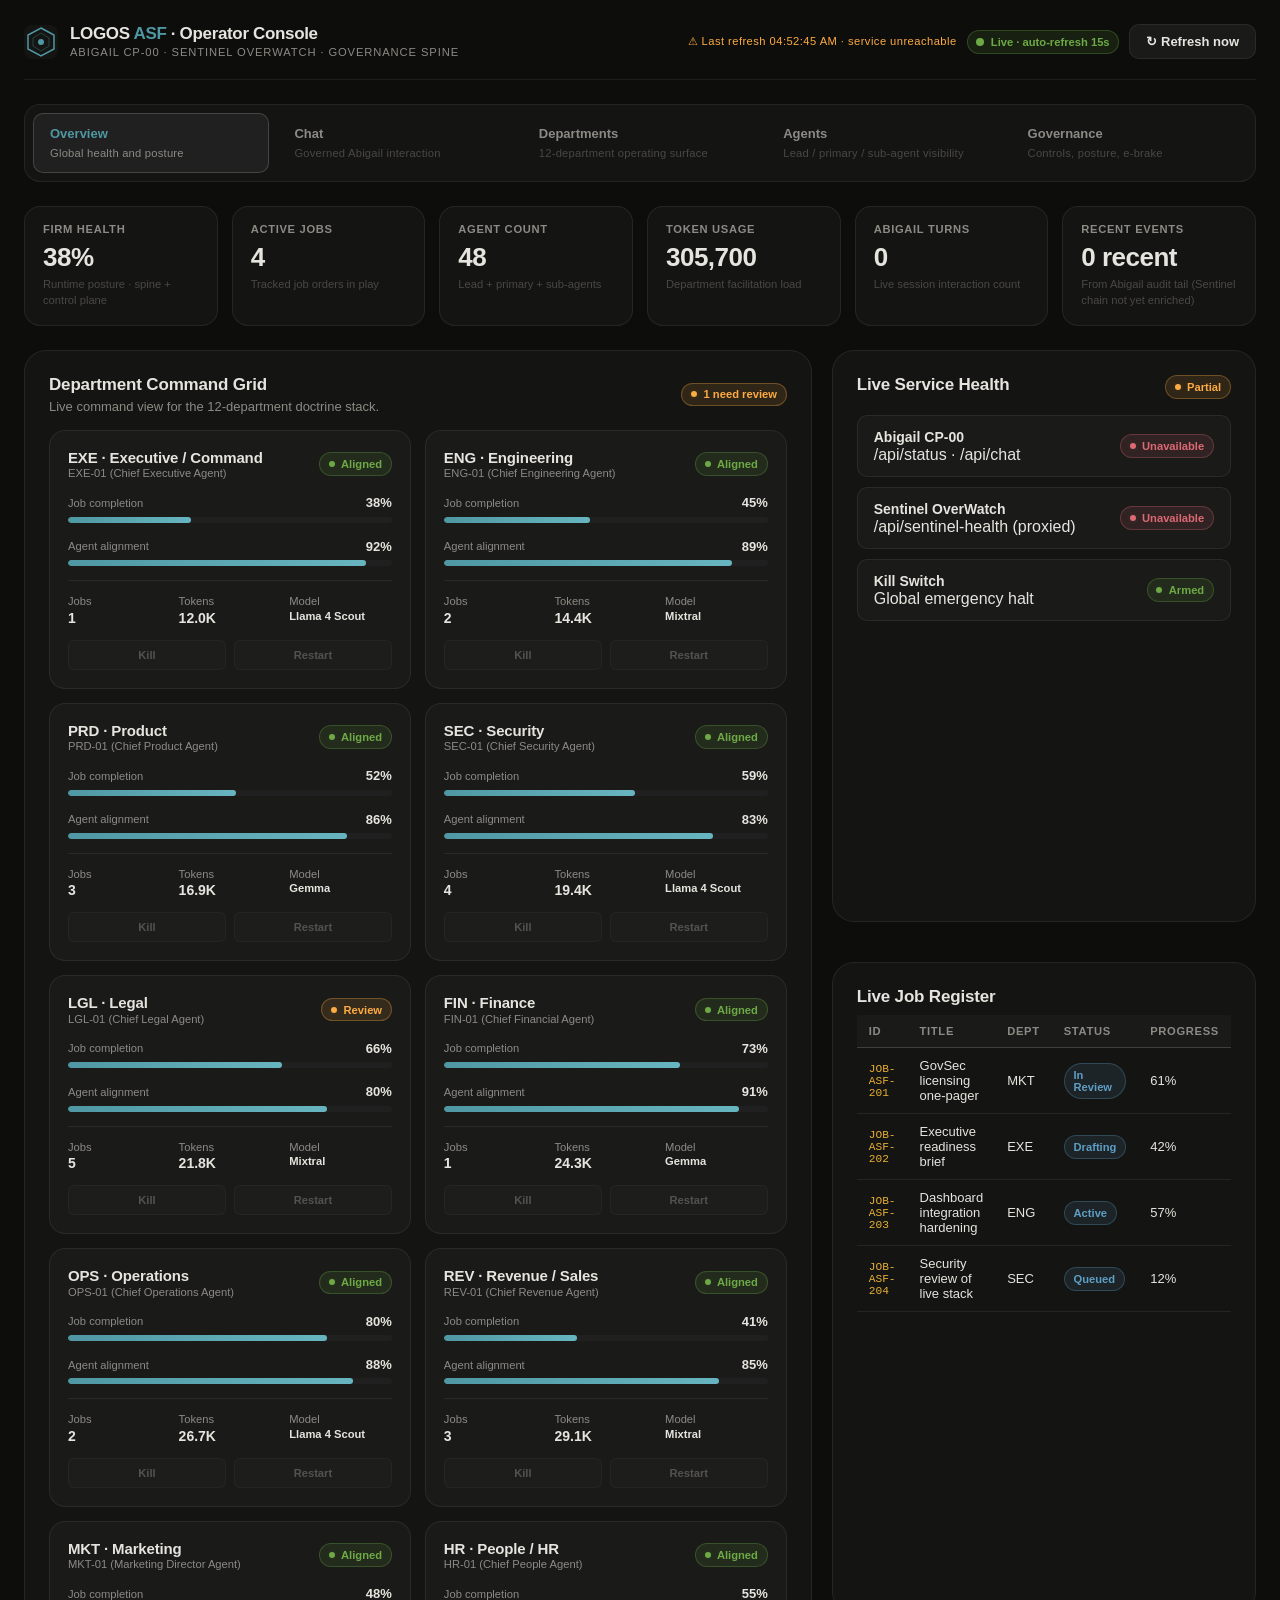
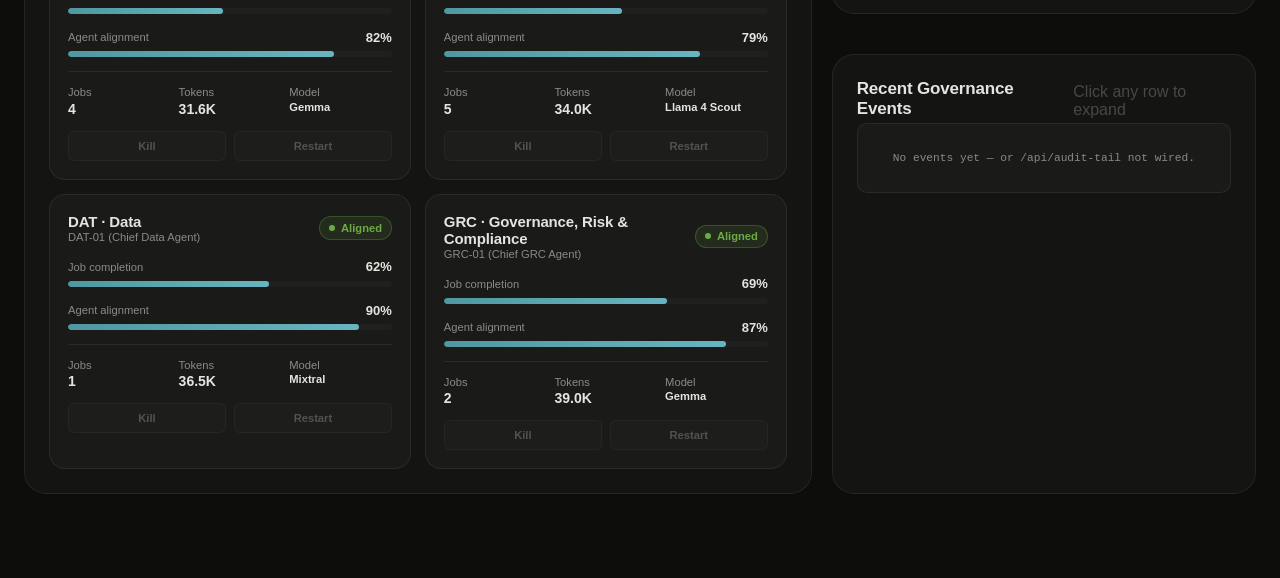
==== static/dashboard.html @ 4adae0b6 "fix: widen CSP connect-src for Codespaces wildcard" ====
<!DOCTYPE html>
<html lang="en" data-theme="dark">
<head>
<meta name="viewport" content="width=device-width, initial-scale=1.0">
<!-- SECURITY: Content Security Policy — same-origin scripts only, no eval,
     fonts from trusted CDN only. Blocks XSS escalation even if a payload
     reaches an unescaped innerHTML path. -->
<meta http-equiv="Content-Security-Policy"
  content="default-src 'self'; script-src 'self' 'unsafe-inline'; style-src 'self' 'unsafe-inline' https://api.fontshare.com; font-src https://api.fontshare.com https://cdn.fontshare.com; connect-src 'self' https://*.app.github.dev http://localhost:7070;
<meta name="referrer" content="no-referrer">
<title>ASF Operator Console — LOGOS Governance Systems</title>
<link href="https://api.fontshare.com/v2/css?f[]=satoshi@400,500,600,700&f[]=cabinet-grotesk@700,800,900&display=swap" rel="stylesheet">
<style>
/* ── TOKENS (matched to intake.html) ── */
:root{
  --bg:#0d0d0b;--surface:#141412;--surface-2:#1a1a18;--surface-3:#202020;
  --border:rgba(255,255,255,0.07);--border-hi:rgba(255,255,255,0.16);
  --text:#e6e4de;--muted:#8c8a84;--faint:#4a4845;
  --primary:#4f98a3;--primary-h:#3a8390;--primary-glow:rgba(79,152,163,0.14);
  --gold:#e8af34;--gold-glow:rgba(232,175,52,0.12);
  --success:#6daa45;--success-glow:rgba(109,170,69,0.12);
  --error:#dd6974;--error-glow:rgba(221,105,116,0.12);
  --warning:#fdab43;--warning-glow:rgba(253,171,67,0.12);
  --info:#5f9ec4;--info-glow:rgba(95,158,196,0.12);
  --r-sm:6px;--r-md:10px;--r-lg:16px;--r-xl:22px;--r-pill:999px;
  --font-d:"Cabinet Grotesk",sans-serif;
  --font-b:"Satoshi",sans-serif;
  --font-m:ui-monospace,SFMono-Regular,Menlo,Monaco,Consolas,monospace;
  --ease:180ms cubic-bezier(0.16,1,0.3,1);
}
*,*::before,*::after{box-sizing:border-box;margin:0;padding:0}
html{-webkit-font-smoothing:antialiased;scroll-behavior:smooth}
body{min-height:100dvh;font-family:var(--font-b);font-size:1rem;color:var(--text);background:var(--bg);overflow-x:hidden}

/* ── SHELL ── */
.shell{max-width:1440px;margin:0 auto;padding:1.5rem 1.5rem 4rem}

/* ── HEADER ── */
.app-header{display:flex;align-items:center;justify-content:space-between;gap:1rem;flex-wrap:wrap;margin-bottom:1.5rem;padding-bottom:1.25rem;border-bottom:1px solid var(--border)}
.brand{display:flex;align-items:center;gap:.75rem}
.brand svg{width:34px;height:34px;flex-shrink:0}
.brand-block{display:flex;flex-direction:column;line-height:1.2}
.brand-name{font-family:var(--font-d);font-size:1.0625rem;font-weight:900;letter-spacing:-.02em}
.brand-name em{color:var(--primary);font-style:normal}
.brand-sub{font-size:.7rem;color:var(--muted);letter-spacing:.08em;text-transform:uppercase;margin-top:.1rem}
.header-actions{display:flex;align-items:center;gap:.625rem;flex-wrap:wrap}
.refresh-btn{background:var(--surface-2);border:1px solid var(--border);border-radius:var(--r-md);padding:.55rem 1rem;color:var(--text);font-family:var(--font-b);font-size:.8125rem;font-weight:600;cursor:pointer;transition:all var(--ease);display:inline-flex;align-items:center;gap:.4rem}
.refresh-btn:hover{border-color:var(--primary);color:var(--primary)}
.live-pulse{width:8px;height:8px;border-radius:50%;background:var(--success);box-shadow:0 0 0 0 var(--success-glow);animation:pulse 2s infinite}
@keyframes pulse{0%{box-shadow:0 0 0 0 rgba(109,170,69,.6)}70%{box-shadow:0 0 0 8px rgba(109,170,69,0)}100%{box-shadow:0 0 0 0 rgba(109,170,69,0)}}

/* ── NAV TABS ── */
.nav-rail{display:grid;grid-template-columns:repeat(5,1fr);gap:.5rem;margin-bottom:1.5rem;background:var(--surface);border:1px solid var(--border);border-radius:var(--r-lg);padding:.5rem}
.nav-rail button{background:transparent;border:1px solid transparent;border-radius:var(--r-md);padding:.75rem 1rem;color:var(--muted);font-family:var(--font-b);font-size:.8125rem;font-weight:700;cursor:pointer;transition:all var(--ease);text-align:left;display:flex;flex-direction:column;gap:.15rem;line-height:1.3}
.nav-rail button:hover{background:var(--surface-2);color:var(--text)}
.nav-rail button.active{background:var(--surface-3);color:var(--primary);border-color:var(--border-hi)}
.nav-rail button small{font-weight:500;font-size:.7rem;color:var(--faint);letter-spacing:.02em}
.nav-rail button.active small{color:var(--muted)}

/* ── METRICS ROW ── */
.metrics{display:grid;grid-template-columns:repeat(6,1fr);gap:.875rem;margin-bottom:1.5rem}
.metric{background:var(--surface);border:1px solid var(--border);border-radius:var(--r-lg);padding:1rem 1.125rem;transition:border-color var(--ease)}
.metric:hover{border-color:var(--border-hi)}
.metric .label{font-size:.7rem;color:var(--muted);font-weight:700;letter-spacing:.06em;text-transform:uppercase;margin-bottom:.4rem}
.metric .value{font-family:var(--font-d);font-size:1.625rem;font-weight:900;letter-spacing:-.02em;color:var(--text)}
.metric .sub{font-size:.7rem;color:var(--faint);margin-top:.3rem;line-height:1.4}

/* ── TABS ── */
.tab{display:none}
.tab.active{display:block}

/* ── CARDS / PANELS ── */
.card{background:var(--surface);border:1px solid var(--border);border-radius:var(--r-xl);padding:1.5rem}
.panel{margin-bottom:1.25rem}
.card h3{font-family:var(--font-d);font-size:1.0625rem;font-weight:800;letter-spacing:-.01em;margin-bottom:.25rem}
.card h4{font-family:var(--font-d);font-size:.9375rem;font-weight:800;letter-spacing:-.01em}

/* ── ROWS / GRIDS ── */
.row{display:flex;align-items:center;justify-content:space-between;gap:1rem}
.section{margin-top:1rem}
.grid{display:grid;gap:1.25rem}
.grid.two{grid-template-columns:1fr 1fr}
.grid.overview{grid-template-columns:2fr 1fr}

/* ── DEPARTMENTS GRID ── */
.department-grid{display:grid;grid-template-columns:repeat(auto-fill,minmax(260px,1fr));gap:.875rem;margin-top:1rem}
.dept{background:var(--surface-2);border:1px solid var(--border);border-radius:var(--r-lg);padding:1.125rem;transition:all var(--ease)}
.dept:hover{border-color:var(--border-hi);background:var(--surface-3)}
.dept h4{font-family:var(--font-d);font-size:.9375rem;font-weight:900;margin-bottom:.1rem}
.dept .small{font-size:.8125rem;color:var(--text)}
.dept .tiny{font-size:.7rem;color:var(--muted)}

/* ── BAR / PROGRESS ── */
.bar{height:6px;background:var(--surface-3);border-radius:var(--r-pill);overflow:hidden;margin-top:.4rem}
.bar .fill{height:100%;background:linear-gradient(90deg,var(--primary),#67b5c0);border-radius:var(--r-pill);transition:width var(--ease)}
.kpis{display:grid;grid-template-columns:repeat(3,1fr);gap:.5rem;margin-top:.875rem;padding-top:.875rem;border-top:1px solid var(--border)}
.kpi{display:flex;flex-direction:column;gap:.15rem}
.kpi strong{font-size:.875rem;font-weight:800;color:var(--text)}

/* ── STATUS DOT ── */
.status{display:inline-flex;align-items:center;gap:.4rem;font-size:.7rem;font-weight:700;padding:.3rem .55rem;border-radius:var(--r-pill);background:var(--surface-3);border:1px solid var(--border)}
.dot{width:6px;height:6px;border-radius:50%;flex-shrink:0}
.dot.green{background:var(--success);box-shadow:0 0 6px var(--success-glow)}
.dot.yellow{background:var(--warning);box-shadow:0 0 6px var(--warning-glow)}
.dot.red{background:var(--error);box-shadow:0 0 6px var(--error-glow)}
.dot.blue{background:var(--info);box-shadow:0 0 6px var(--info-glow)}
.status.green{color:var(--success);border-color:rgba(109,170,69,.3);background:var(--success-glow)}
.status.yellow{color:var(--warning);border-color:rgba(253,171,67,.3);background:var(--warning-glow)}
.status.red{color:var(--error);border-color:rgba(221,105,116,.3);background:var(--error-glow)}
.status.blue{color:var(--info);border-color:rgba(95,158,196,.3);background:var(--info-glow)}

/* ── DEPT ACTION BUTTONS ── */
.dept-actions{display:flex;gap:.5rem;margin-top:.875rem}
.mini{flex:1;padding:.5rem .65rem;border-radius:var(--r-sm);font-family:var(--font-b);font-size:.7rem;font-weight:700;cursor:pointer;border:1px solid var(--border);background:var(--surface-3);color:var(--muted);transition:all var(--ease)}
.mini:hover:not(:disabled){border-color:var(--primary);color:var(--primary)}
.mini:disabled{opacity:.5;cursor:not-allowed}
.mini.kill:hover:not(:disabled){border-color:var(--error);color:var(--error)}
.mini.restart:hover:not(:disabled){border-color:var(--gold);color:var(--gold)}

/* ── HEALTH LIST ── */
.health-list{display:flex;flex-direction:column;gap:.625rem}
.health-item{display:flex;align-items:center;justify-content:space-between;gap:1rem;background:var(--surface-2);border:1px solid var(--border);border-radius:var(--r-md);padding:.75rem 1rem}
.health-item strong{font-size:.875rem;font-weight:700}

/* ── TABLES ── */
.jobs-table,.agent-table{width:100%;border-collapse:collapse;margin-top:.5rem;font-size:.8125rem}
.jobs-table th,.agent-table th{text-align:left;padding:.625rem .75rem;background:var(--surface-2);border-bottom:1px solid var(--border-hi);color:var(--muted);font-weight:700;font-size:.7rem;letter-spacing:.06em;text-transform:uppercase}
.jobs-table td,.agent-table td{padding:.625rem .75rem;border-bottom:1px solid var(--border);color:var(--text)}
.jobs-table tr:hover,.agent-table tr:hover{background:var(--surface-2)}

/* ── CHAT PANEL ── */
.chat-panel{display:grid;grid-template-rows:auto 1fr auto;height:calc(100vh - 340px);min-height:500px;background:var(--surface);border:1px solid var(--border);border-radius:var(--r-xl);overflow:hidden}
.chat-header{display:flex;align-items:center;justify-content:space-between;gap:1rem;padding:1rem 1.25rem;border-bottom:1px solid var(--border);background:var(--surface-2);flex-wrap:wrap}
.chat-title{display:flex;flex-direction:column;gap:.15rem}
.chat-title strong{font-family:var(--font-d);font-size:.9375rem;font-weight:800}
.chat-title small{font-size:.7rem;color:var(--muted);letter-spacing:.04em}
.chat-pills{display:flex;gap:.4rem;flex-wrap:wrap}
.chat-stream{overflow-y:auto;padding:1.25rem 1.5rem;display:flex;flex-direction:column;gap:1rem;scrollbar-width:thin;scrollbar-color:var(--border-hi) transparent}
.chat-stream::-webkit-scrollbar{width:8px}
.chat-stream::-webkit-scrollbar-thumb{background:var(--border-hi);border-radius:4px}
.msg{display:flex;flex-direction:column;gap:.4rem;max-width:85%}
.msg.user{align-self:flex-end;align-items:flex-end}
.msg.agent,.msg.sys{align-self:flex-start;align-items:flex-start}
.msg .role{font-size:.65rem;font-weight:700;color:var(--muted);letter-spacing:.08em;text-transform:uppercase;display:flex;align-items:center;gap:.4rem}
.bubble{padding:.75rem 1rem;border-radius:var(--r-md);font-size:.875rem;line-height:1.55;word-wrap:break-word;white-space:pre-wrap}
.msg.user .bubble{background:var(--primary);color:#fff;border:1px solid var(--primary-h)}
.msg.agent .bubble{background:var(--surface-2);color:var(--text);border:1px solid var(--border-hi)}
.msg.sys .bubble{background:var(--surface-3);color:var(--muted);border:1px dashed var(--border-hi);font-size:.8125rem;font-style:italic}
.msg.blocked .bubble{background:var(--error-glow);color:var(--error);border:1px solid rgba(221,105,116,.4)}
.msg .meta{font-size:.65rem;color:var(--faint);font-family:var(--font-m);letter-spacing:.04em}
.msg .drift{font-size:.7rem;color:var(--warning);font-style:italic}
.bubble code{background:var(--surface);border:1px solid var(--border);padding:.1rem .35rem;border-radius:var(--r-sm);font-family:var(--font-m);font-size:.8125rem}
.bubble pre{background:var(--surface);border:1px solid var(--border);padding:.75rem;border-radius:var(--r-md);overflow-x:auto;margin:.5rem 0;font-family:var(--font-m);font-size:.8125rem}
.copy-btn{background:transparent;border:none;color:var(--faint);cursor:pointer;font-size:.7rem;padding:.15rem .4rem;border-radius:var(--r-sm);transition:all var(--ease)}
.copy-btn:hover{color:var(--primary);background:var(--primary-glow)}
.thinking{font-size:.75rem;color:var(--muted);font-style:italic;align-self:flex-start;padding-left:.5rem}
.chat-composer{padding:1rem 1.25rem;border-top:1px solid var(--border);background:var(--surface-2)}
.composer-row{display:flex;gap:.625rem;align-items:flex-end}
.chat-input{flex:1;background:var(--surface);border:1px solid var(--border);border-radius:var(--r-md);padding:.75rem .875rem;color:var(--text);font-family:var(--font-b);font-size:.875rem;resize:none;min-height:44px;max-height:130px;line-height:1.5;transition:border-color var(--ease),box-shadow var(--ease)}
.chat-input:focus{outline:none;border-color:var(--primary);box-shadow:0 0 0 3px var(--primary-glow)}
.chat-input::placeholder{color:var(--faint)}
.send-btn{background:var(--primary);color:#fff;border:none;border-radius:var(--r-md);padding:.75rem 1.25rem;font-family:var(--font-b);font-size:.875rem;font-weight:700;cursor:pointer;transition:all var(--ease);min-height:44px;white-space:nowrap}
.send-btn:hover:not(:disabled){background:var(--primary-h);transform:translateY(-1px)}
.send-btn:disabled{opacity:.5;cursor:not-allowed}
.composer-rail{display:flex;align-items:center;justify-content:space-between;gap:.625rem;margin-top:.625rem;flex-wrap:wrap}
.slash-chips{display:flex;gap:.4rem;flex-wrap:wrap}
.chip-cmd{background:var(--surface-3);border:1px solid var(--border);color:var(--muted);font-family:var(--font-m);font-size:.7rem;font-weight:700;padding:.3rem .55rem;border-radius:var(--r-sm);cursor:pointer;transition:all var(--ease)}
.chip-cmd:hover{border-color:var(--primary);color:var(--primary);background:var(--primary-glow)}
.composer-meta{font-size:.65rem;color:var(--faint);letter-spacing:.04em}
.composer-meta kbd{background:var(--surface-3);border:1px solid var(--border);border-radius:3px;padding:.05rem .3rem;font-family:var(--font-m);font-size:.65rem;color:var(--muted)}
.chat-clear{background:transparent;border:1px solid var(--border);color:var(--muted);font-size:.7rem;padding:.3rem .6rem;border-radius:var(--r-sm);cursor:pointer;transition:all var(--ease)}
.chat-clear:hover{color:var(--error);border-color:var(--error)}

/* ── RESPONSE BOX (kept for reference panels) ── */
.response-box{background:var(--surface-2);border:1px solid var(--border);border-radius:var(--r-md);padding:1rem;font-family:var(--font-m);font-size:.8125rem;color:var(--muted);white-space:pre-wrap;max-height:340px;overflow-y:auto}

/* ── AUDIT TAIL ── */
.audit-tail{background:var(--surface-2);border:1px solid var(--border);border-radius:var(--r-md);padding:.75rem;max-height:300px;overflow-y:auto;font-family:var(--font-m);font-size:.7rem;color:var(--muted);display:flex;flex-direction:column;gap:.4rem}
.audit-row{display:flex;gap:.625rem;padding:.3rem 0;border-bottom:1px solid var(--border);line-height:1.4;cursor:pointer;transition:background var(--ease)}
.audit-row:hover{background:var(--surface-3);border-radius:var(--r-sm);padding:.3rem .4rem}
.audit-row:last-child{border-bottom:none}
.audit-row.expanded{flex-direction:column;gap:.3rem;background:var(--surface-3);border-radius:var(--r-sm);padding:.5rem .6rem}
.audit-row.expanded .audit-data{font-size:.7rem;white-space:pre-wrap;word-break:break-word}
.audit-row.expanded .audit-head{display:flex;gap:.625rem}
.audit-ts{color:var(--faint);flex-shrink:0;min-width:130px}
.audit-type{color:var(--primary);font-weight:700;flex-shrink:0;min-width:170px}
.audit-data{color:var(--text);word-break:break-word;font-size:.65rem;overflow:hidden;text-overflow:ellipsis;white-space:nowrap;min-width:0;flex:1}
.audit-truncated{color:var(--gold);margin-left:.3rem}

/* ── E-BRAKE ── */
.ebrake-box{background:linear-gradient(135deg,rgba(221,105,116,.06),rgba(232,175,52,.06));border:1px solid var(--error);border-radius:var(--r-lg);padding:1.25rem;margin-top:1rem}
.ebrake-title{font-family:var(--font-d);font-size:1rem;font-weight:900;color:var(--error);margin-bottom:.4rem;display:flex;align-items:center;gap:.5rem}
.ebrake-desc{font-size:.8125rem;color:var(--muted);line-height:1.5;margin-bottom:1rem}
.ebrake-actions{display:flex;gap:.5rem;flex-wrap:wrap}
.btn-ebrake{background:var(--error);color:#fff;border:none;border-radius:var(--r-md);padding:.75rem 1.5rem;font-family:var(--font-b);font-size:.875rem;font-weight:800;cursor:pointer;letter-spacing:.04em;text-transform:uppercase;transition:all var(--ease)}
.btn-ebrake:hover{background:#c8525d;transform:translateY(-1px);box-shadow:0 4px 14px var(--error-glow)}
.btn-ebrake.armed{background:var(--success);}
.btn-ebrake.armed:hover{background:#5d9438}
.btn-clear{background:transparent;color:var(--muted);border:1px solid var(--border);border-radius:var(--r-md);padding:.75rem 1.25rem;font-family:var(--font-b);font-size:.8125rem;font-weight:700;cursor:pointer;transition:all var(--ease)}
.btn-clear:hover{color:var(--text);border-color:var(--border-hi)}

/* ── RESPONSIVE ── */
@media(max-width:1100px){
  .metrics{grid-template-columns:repeat(3,1fr)}
  .grid.overview{grid-template-columns:1fr}
  .grid.two{grid-template-columns:1fr}
}
@media(max-width:700px){
  .nav-rail{grid-template-columns:repeat(2,1fr)}
  .metrics{grid-template-columns:repeat(2,1fr)}
  .department-grid{grid-template-columns:1fr}
  .shell{padding:1rem 1rem 3rem}
  .chat-panel{height:calc(100vh - 300px)}
}
</style>
</head>
<body>
<div class="shell">

<!-- ── HEADER ── -->
<header class="app-header">
  <div class="brand">
    <svg viewBox="0 0 34 34" fill="none" aria-label="Logos Governance Systems">
      <rect width="34" height="34" rx="8" fill="#141412"/>
      <polygon points="17,3 30,10 30,24 17,31 4,24 4,10" fill="none" stroke="#4f98a3" stroke-width="1.5"/>
      <polygon points="17,8 25,13 25,21 17,26 9,21 9,13" fill="none" stroke="#4f98a3" stroke-width=".8" opacity=".45"/>
      <circle cx="17" cy="17" r="3" fill="#4f98a3"/>
    </svg>
    <div class="brand-block">
      <div class="brand-name">LOGOS <em>ASF</em> · Operator Console</div>
      <div class="brand-sub">Abigail CP-00 · Sentinel OverWatch · Governance Spine</div>
    </div>
  </div>
  <div class="header-actions">
    <span id="refreshStatus" style="font-size:.7rem;color:var(--faint);letter-spacing:.04em">Initializing…</span>
    <span class="status green"><span class="live-pulse"></span>Live · auto-refresh 15s</span>
    <button id="refreshBtn" class="refresh-btn">↻ Refresh now</button>
  </div>
</header>

<!-- ── NAV TABS ── -->
<nav id="nav" class="nav-rail" role="tablist"></nav>

<!-- ── METRICS ── -->
<div id="metrics" class="metrics"></div>

<!-- ── TABS ── -->
<div id="tab-overview" class="tab active"></div>
<div id="tab-chat" class="tab"></div>
<div id="tab-departments" class="tab"></div>
<div id="tab-agents" class="tab"></div>
<div id="tab-governance" class="tab"></div>

</div>

<script>

/* Abigail API base resolver.
   For GitHub Pages, set this in browser console:
   localStorage.setItem("ABIGAIL_API_BASE", "https://ominous-space-halibut-jj6x9795jr663pjj-7070.app.github.dev")
*/
function abigailApiBase() {
  const saved = localStorage.getItem("ABIGAIL_API_BASE");
  if (saved) return saved.replace(/\/$/, "");

  if (location.hostname === "localhost" || location.hostname === "127.0.0.1") {
    return "http://localhost:7070";
  }

  return "https://ominous-space-halibut-jj6x9795jr663pjj-7070.app.github.dev";
}

function abigailApiUrl(path) {
  return `${abigailApiBase()}${path}`;
}


function resolveApiUrl(url) {
  if (typeof url !== "string") return url;

  // Any static /api/* call from GitHub Pages must be routed to Abigail backend.
  if (url.startsWith("/api/")) {
    return abigailApiUrl(url);
  }

  // Defensive: if a same-origin GitHub Pages API URL was constructed, reroute it.
  const sameOriginApi = `${location.origin}/api/`;
  if (url.startsWith(sameOriginApi)) {
    return abigailApiUrl(url.slice(location.origin.length));
  }

  return url;
}



/* ─────────────────────────────────────────────────────────────────────
   ENDPOINTS — all same-origin. Sentinel is reached via Abigail proxy.
   This works everywhere: localhost, Docker, Codespaces, VPS, reverse proxy.
   Abigail proxies /api/sentinel-health → http://sentinel:8080/health
   over the Docker network (server-side, not browser-side).
   ───────────────────────────────────────────────────────────────────── */
const ENDPOINTS = {
  abigailBase: "https://ominous-space-halibut-jj6x9795jr663pjj-7070.app.github.dev",  /* Codespace backend */
};

/* ── 12-DEPARTMENT DOCTRINE STACK ── */
const doctrine = [
  { code:"EXE", name:"Executive / Command", lead:"EXE-01 (Chief Executive Agent)", sensitivity:"Critical", role:"Command", status:"green" },
  { code:"ENG", name:"Engineering", lead:"ENG-01 (Chief Engineering Agent)", sensitivity:"Critical", role:"Build", status:"green" },
  { code:"PRD", name:"Product", lead:"PRD-01 (Chief Product Agent)", sensitivity:"High", role:"Specification", status:"green" },
  { code:"SEC", name:"Security", lead:"SEC-01 (Chief Security Agent)", sensitivity:"Critical", role:"Defense", status:"green" },
  { code:"LGL", name:"Legal", lead:"LGL-01 (Chief Legal Agent)", sensitivity:"Critical", role:"Review", status:"yellow" },
  { code:"FIN", name:"Finance", lead:"FIN-01 (Chief Financial Agent)", sensitivity:"Critical", role:"Financial Ground Truth", status:"green" },
  { code:"OPS", name:"Operations", lead:"OPS-01 (Chief Operations Agent)", sensitivity:"High", role:"Runtime Reliability", status:"green" },
  { code:"REV", name:"Revenue / Sales", lead:"REV-01 (Chief Revenue Agent)", sensitivity:"High", role:"Pilot-to-License", status:"green" },
  { code:"MKT", name:"Marketing", lead:"MKT-01 (Marketing Director Agent)", sensitivity:"High", role:"External Narrative", status:"green" },
  { code:"HR",  name:"People / HR", lead:"HR-01 (Chief People Agent)", sensitivity:"High", role:"People + Agent Workforce", status:"green" },
  { code:"DAT", name:"Data", lead:"DAT-01 (Chief Data Agent)", sensitivity:"High", role:"Analytics + Pipelines", status:"green" },
  { code:"GRC", name:"Governance, Risk & Compliance", lead:"GRC-01 (Chief GRC Agent)", sensitivity:"Critical", role:"Policy + Risk", status:"green" }
];

function buildDepartmentState() {
  return doctrine.map((d, i) => ({
    ...d,
    alignment: 92 - ((i * 3) % 14),
    completion: 38 + ((i * 7) % 46),
    tokenUsage: 12000 + i * 2450,
    activeJobs: 1 + (i % 5),
    model: i % 3 === 0 ? "Groq · Llama 4 Scout" : i % 3 === 1 ? "Groq · Mixtral" : "Groq · Gemma",
    agents: [
      { id:`${d.code}-01`, name:d.lead, class:"Lead", alignment:93-(i%6), completion:45+((i*3)%40), tokenUsage:5200+i*700, model:"Groq · Llama 4 Scout", status:d.status },
      { id:`${d.code}-02`, name:`${d.code}-02 · Primary Specialist`, class:"Primary", alignment:88-(i%5), completion:34+((i*5)%48), tokenUsage:3400+i*500, model:"Groq · Mixtral", status:"green" },
      { id:`${d.code}-03`, name:`${d.code}-03 · Sub-Agent Alpha`, class:"Sub-Agent", alignment:84-(i%4), completion:28+((i*4)%51), tokenUsage:2200+i*350, model:"Groq · Gemma", status:i===3?"yellow":"green" },
      { id:`${d.code}-04`, name:`${d.code}-04 · Sub-Agent Beta`, class:"Sub-Agent", alignment:82-(i%6), completion:21+((i*6)%56), tokenUsage:1900+i*300, model:"Groq · Llama 4 Scout", status:i===4?"yellow":"green" }
    ]
  }));
}

let state = {
  abigail: null,
  sentinel: null,
  audit: [],
  lastRefresh: null,
  lastRefreshError: false,
  departments: buildDepartmentState(),
  jobs: [
    { id:"JOB-ASF-201", title:"GovSec licensing one-pager", department:"MKT", status:"In Review", progress:61, priority:"High" },
    { id:"JOB-ASF-202", title:"Executive readiness brief", department:"EXE", status:"Drafting", progress:42, priority:"Critical" },
    { id:"JOB-ASF-203", title:"Dashboard integration hardening", department:"ENG", status:"Active", progress:57, priority:"Critical" },
    { id:"JOB-ASF-204", title:"Security review of live stack", department:"SEC", status:"Queued", progress:12, priority:"High" }
  ],
  chat: [
    { id: "sys-init", role:"sys", text:"Operator console ready. Slash commands: /status /audit /kill /clear-kill /help — or type a message to engage Abigail.", meta:null, drift:null }
  ],
  chatBusy: false
};

const navItems = [
  { id:"overview",    label:"Overview",    sub:"Global health and posture" },
  { id:"chat",        label:"Chat",        sub:"Governed Abigail interaction" },
  { id:"departments", label:"Departments", sub:"12-department operating surface" },
  { id:"agents",      label:"Agents",      sub:"Lead / primary / sub-agent visibility" },
  { id:"governance",  label:"Governance",  sub:"Controls, posture, e-brake" }
];

/* ── HELPERS ── */
function badge(status, label) {
  return `<span class="status ${status}"><span class="dot ${status}"></span>${label}</span>`;
}
function pctBar(value) {
  const v = Math.max(0, Math.min(100, value));
  return `<div class="bar"><div class="fill" style="width:${v}%"></div></div>`;
}
function escapeHtml(s) {
  return String(s ?? "").replace(/[&<>"']/g, c => ({"&":"&amp;","<":"&lt;",">":"&gt;",'"':"&quot;","'":"&#39;"})[c]);
}
/* Governance-safe markdown bubble renderer.
   Escapes everything first, then promotes ONLY:
     - ```...``` fenced blocks → <pre><code>
     - `...`     inline        → <code>
     - newlines               → preserved via white-space:pre-wrap (CSS)
   No other HTML promotion. No XSS surface. */
function renderBubble(text) {
  let s = escapeHtml(text);
  s = s.replace(/```([a-zA-Z0-9]*)\n?([\s\S]*?)```/g, (_, lang, body) =>
    `<pre><code data-lang="${escapeHtml(lang)}">${body.replace(/^\n+|\n+$/g, "")}</code></pre>`);
  s = s.replace(/`([^`\n]+?)`/g, (_, body) => `<code>${body}</code>`);
  return s;
}
function formatTs(iso) {
  if (!iso) return "—";
  try { return new Date(iso).toISOString().replace("T"," ").slice(5, 19) + "Z"; }
  catch { return iso; }
}
/* Render one audit row. Click to expand full JSON.
   Shows '⤵ more' indicator when data is truncated. */
function renderAuditRow(e, idx, maxLen) {
  const fullJson = JSON.stringify(e.data || {}, null, 2);
  const oneLine = JSON.stringify(e.data || {});
  const truncated = oneLine.length > maxLen;
  const preview = truncated ? oneLine.slice(0, maxLen) : oneLine;
  return `
    <div class="audit-row" data-idx="${idx}" data-full="${escapeHtml(fullJson)}" onclick="toggleAuditRow(this)">
      <span class="audit-ts">${formatTs(e.ts)}</span>
      <span class="audit-type">${escapeHtml(e.event_type)}</span>
      <span class="audit-data">${escapeHtml(preview)}${truncated ? '<span class="audit-truncated">⤵ more</span>' : ''}</span>
    </div>
  `;
}
function toggleAuditRow(el) {
  if (el.classList.contains("expanded")) {
    el.classList.remove("expanded");
    el.innerHTML = el._collapsedHtml || el.innerHTML;
    return;
  }
  el._collapsedHtml = el.innerHTML;
  const ts = el.querySelector(".audit-ts")?.textContent || "";
  const type = el.querySelector(".audit-type")?.textContent || "";
  const full = el.dataset.full || "{}";
  el.classList.add("expanded");
  // SECURITY FIX: use textContent for the full JSON block to prevent XSS
  // (audit log entries from the backend are untrusted and must not be HTML-injected)
  el.innerHTML = `
    <div class="audit-head">
      <span class="audit-ts">${escapeHtml(ts)}</span>
      <span class="audit-type">${escapeHtml(type)}</span>
    </div>
    <div class="audit-data"></div>
  `;
  el.querySelector(".audit-data").textContent = full;
}

async function getJSON(url) {
  url = resolveApiUrl(url);
  const res = await fetch(url, { headers: { "Accept":"application/json" } });
  if (!res.ok) throw new Error(`${res.status} ${res.statusText}`);
  return res.json();
}
async function postJSON(url, payload) {
  const res = await fetch(url, {
    method: "POST",
    headers: { "Content-Type":"application/json", "Accept":"application/json" },
    body: JSON.stringify(payload || {})
  });
  if (!res.ok) throw new Error(`${res.status} ${res.statusText}`);
  return res.json();
}

/* ── LIVE REFRESH ──
   Hot path: hits 3 endpoints, updates state, then ONLY re-renders
   pieces that should change on poll (metrics + active tab's live bits).
   Critically: does NOT re-render the chat tab if the user is interacting.
   That would destroy the textarea, kill focus, and erase mid-typed messages.
*/
async function refreshLive() {
  const refreshStart = Date.now();
  let abigail = null, sentinel = null, audit = [];
  try { abigail = await getJSON(`${ENDPOINTS.abigailBase}/api/status`); }
  catch (e) { abigail = { error: String(e) }; }
  try { sentinel = await getJSON(`${ENDPOINTS.abigailBase}/api/sentinel-health`); }
  catch (e) { sentinel = { error: String(e) }; }
  try {
    const t = await getJSON(`${ENDPOINTS.abigailBase}/api/audit-tail?n=25`);
    audit = Array.isArray(t.entries) ? t.entries : [];
  } catch (e) { /* tail endpoint may not be live yet — non-fatal */ }
  state.abigail = abigail;
  state.sentinel = sentinel;
  state.audit = audit;
  state.lastRefresh = new Date();
  state.lastRefreshError = (abigail?.error || sentinel?.error) ? true : false;
  refreshSelective();
  updateRefreshStatus();
}

/* Refresh only the parts that should update on poll. Active-tab-aware. */
function refreshSelective() {
  renderMetrics();
  const activeTab = document.querySelector(".tab.active")?.id?.replace("tab-","") || "overview";
  if (activeTab === "overview")    renderOverview();
  if (activeTab === "departments") renderDepartments();
  if (activeTab === "agents")      renderAgents();
  if (activeTab === "governance")  renderGovernance();
  /* Chat: NEVER re-render the stream/composer while user may be typing.
     Only update the header pills (backend / KS / CRSV). */
  if (activeTab === "chat") refreshChatHeader();
}

function refreshChatHeader() {
  const pills = document.querySelector(".chat-pills");
  if (!pills) return;
  const ks = state.abigail?.kill_switch;
  const backend = state.abigail?.backend ?? "—";
  const crsv = state.abigail?.crsv ?? 0;
  pills.innerHTML = `
    ${badge(ks ? "red" : "green", ks ? "KS Active" : "KS Armed")}
    ${badge("blue", `Backend: ${backend}`)}
    ${badge("blue", `CRSV ${typeof crsv === "number" ? crsv.toFixed(1) : crsv}`)}
  `;
}

function updateRefreshStatus() {
  const el = document.getElementById("refreshStatus");
  if (!el) return;
  const t = state.lastRefresh
    ? state.lastRefresh.toLocaleTimeString([], { hour: "2-digit", minute: "2-digit", second: "2-digit" })
    : "—";
  const err = state.lastRefreshError;
  // SECURITY FIX: build spans via DOM API instead of innerHTML to avoid any
  // XSS if lastRefreshError ever carries a server-sourced string
  el.textContent = "";
  const span = document.createElement("span");
  span.style.color = err ? "var(--warning)" : "var(--faint)";
  span.textContent = err
    ? `⚠ Last refresh ${t} · service unreachable`
    : `Last refresh ${t}`;
  el.appendChild(span);
}

/* ── NAV ── */
function renderNav() {
  const nav = document.getElementById("nav");
  if (!nav) return;
  const activeTab = document.querySelector(".tab.active")?.id?.replace("tab-","") || "overview";
  nav.innerHTML = navItems.map(item => `
    <button class="${item.id === activeTab ? "active" : ""}" data-tab="${item.id}" role="tab">
      ${item.label}
      <small>${item.sub}</small>
    </button>
  `).join("");
  nav.querySelectorAll("button").forEach(btn => {
    btn.onclick = () => {
      nav.querySelectorAll("button").forEach(b => b.classList.remove("active"));
      btn.classList.add("active");
      document.querySelectorAll(".tab").forEach(tab => tab.classList.remove("active"));
      const target = document.getElementById(`tab-${btn.dataset.tab}`);
      if (target) target.classList.add("active");
      if (btn.dataset.tab === "chat") {
        setTimeout(() => {
          const stream = document.getElementById("chatStream");
          if (stream) stream.scrollTop = stream.scrollHeight;
          document.getElementById("chatInput")?.focus();
        }, 50);
      }
    };
  });
}

/* ── METRICS ── */
function renderMetrics() {
  const metrics = document.getElementById("metrics");
  if (!metrics) return;
  const sentinelOk = !!state.sentinel?.ok;
  const abigailOk = !!state.abigail?.backend;
  const firmHealth = sentinelOk && abigailOk ? 96 : sentinelOk || abigailOk ? 72 : 38;
  const activeJobs = state.jobs.length;
  const totalAgents = state.departments.reduce((n, d) => n + d.agents.length, 0);
  const tokenUsage = state.departments.reduce((n, d) => n + d.tokenUsage, 0);
  const abigailTurns = state.abigail?.turns ?? 0;
  /* Sentinel chain_length is the cryptographic audit chain length —
     a real governance number. When Sentinel hasn't enriched /health yet,
     show the size of the recent-events tail with an honest label. */
  const sentinelChain = state.sentinel?.chain_length ?? state.sentinel?.audit_entries ?? null;
  const eventsValue = sentinelChain != null ? sentinelChain : `${state.audit.length} recent`;
  const eventsLabel = sentinelChain != null ? "Audit Chain Length" : "Recent Events";
  const eventsSub = sentinelChain != null
    ? "Hash-chained governance entries"
    : "From Abigail audit tail (Sentinel chain not yet enriched)";

  const cells = [
    ["Firm Health", `${firmHealth}%`, "Runtime posture · spine + control plane"],
    ["Active Jobs", activeJobs, "Tracked job orders in play"],
    ["Agent Count", totalAgents, "Lead + primary + sub-agents"],
    ["Token Usage", tokenUsage.toLocaleString(), "Department facilitation load"],
    ["Abigail Turns", abigailTurns, "Live session interaction count"],
    [eventsLabel, eventsValue, eventsSub]
  ];
  metrics.innerHTML = cells.map(([label, value, sub]) => `
    <div class="metric">
      <div class="label">${label}</div>
      <div class="value">${value}</div>
      <div class="sub">${sub}</div>
    </div>
  `).join("");
}

/* ── OVERVIEW TAB ── */
function renderOverview() {
  const el = document.getElementById("tab-overview");
  if (!el) return;
  const sentinelGood = !!state.sentinel?.ok;
  const abigailGood = !!state.abigail?.backend;
  const unhealthy = state.departments.filter(d => d.status !== "green").length;

  el.innerHTML = `
    <div class="grid overview">
      <div class="card panel">
        <div class="row">
          <div>
            <h3>Department Command Grid</h3>
            <div style="font-size:.8125rem;color:var(--muted);margin-top:.2rem">Live command view for the 12-department doctrine stack.</div>
          </div>
          ${badge(unhealthy ? "yellow" : "green", unhealthy ? `${unhealthy} need review` : "All nominal")}
        </div>
        <div class="department-grid">
          ${state.departments.map(d => `
            <div class="dept">
              <div class="row">
                <div>
                  <h4>${d.code} · ${d.name}</h4>
                  <div class="tiny">${d.lead}</div>
                </div>
                ${badge(d.status, d.status === "green" ? "Aligned" : "Review")}
              </div>
              <div class="section">
                <div class="row" style="font-size:.75rem"><span class="tiny">Job completion</span><strong style="font-size:.8125rem">${d.completion}%</strong></div>
                ${pctBar(d.completion)}
              </div>
              <div class="section">
                <div class="row" style="font-size:.75rem"><span class="tiny">Agent alignment</span><strong style="font-size:.8125rem">${d.alignment}%</strong></div>
                ${pctBar(d.alignment)}
              </div>
              <div class="kpis">
                <div class="kpi"><span class="tiny">Jobs</span><strong>${d.activeJobs}</strong></div>
                <div class="kpi"><span class="tiny">Tokens</span><strong>${(d.tokenUsage/1000).toFixed(1)}K</strong></div>
                <div class="kpi"><span class="tiny">Model</span><strong style="font-size:.7rem">${d.model.replace("Groq · ","")}</strong></div>
              </div>
              <div class="dept-actions">
                <button class="mini kill" disabled title="Backend route stub — Sprint 6">Kill</button>
                <button class="mini restart" disabled title="Backend route stub — Sprint 6">Restart</button>
              </div>
            </div>
          `).join("")}
        </div>
      </div>

      <div class="grid">
        <div class="card panel">
          <div class="row">
            <h3>Live Service Health</h3>
            ${badge(sentinelGood && abigailGood ? "green" : "yellow", sentinelGood && abigailGood ? "Live" : "Partial")}
          </div>
          <div class="health-list section">
            <div class="health-item">
              <div>
                <strong>Abigail CP-00</strong>
                <div class="tiny">/api/status · /api/chat</div>
              </div>
              ${abigailGood
                ? badge("green", `${state.abigail.backend} · turns ${state.abigail.turns}`)
                : badge("red", "Unavailable")}
            </div>
            <div class="health-item">
              <div>
                <strong>Sentinel OverWatch</strong>
                <div class="tiny">/api/sentinel-health (proxied)</div>
              </div>
              ${sentinelGood ? badge("green", state.sentinel.service || "Healthy") : badge("red", "Unavailable")}
            </div>
            <div class="health-item">
              <div>
                <strong>Kill Switch</strong>
                <div class="tiny">Global emergency halt</div>
              </div>
              ${state.abigail?.kill_switch ? badge("red", "ACTIVE") : badge("green", "Armed")}
            </div>
          </div>
        </div>

        <div class="card panel">
          <h3>Live Job Register</h3>
          <table class="jobs-table">
            <thead><tr><th>ID</th><th>Title</th><th>Dept</th><th>Status</th><th>Progress</th></tr></thead>
            <tbody>
              ${state.jobs.map(j => `
                <tr>
                  <td style="font-family:var(--font-m);font-size:.7rem;color:var(--gold)">${j.id}</td>
                  <td>${j.title}</td>
                  <td>${j.department}</td>
                  <td><span class="status blue">${j.status}</span></td>
                  <td>${j.progress}%</td>
                </tr>
              `).join("")}
            </tbody>
          </table>
        </div>

        <div class="card panel">
          <div class="row">
            <h3>Recent Governance Events</h3>
            <span class="tiny" style="color:var(--faint)">Click any row to expand</span>
          </div>
          <div class="audit-tail" id="auditTailOverview">
            ${state.audit.length === 0
              ? `<div class="tiny" style="text-align:center;padding:1rem">No events yet — or /api/audit-tail not wired.</div>`
              : state.audit.slice(0, 10).map((e, i) => renderAuditRow(e, i, 120)).join("")}
          </div>
        </div>
      </div>
    </div>
  `;
}

/* ── CHAT TAB ── */
function renderChat() {
  const el = document.getElementById("tab-chat");
  if (!el) return;
  const ks = state.abigail?.kill_switch;
  const backend = state.abigail?.backend ?? "—";
  const crsv = state.abigail?.crsv ?? 0;
  el.innerHTML = `
    <div class="chat-panel">
      <div class="chat-header">
        <div class="chat-title">
          <strong>Abigail CP-00 · Operator Channel</strong>
          <small>Same governance pipeline as the public surface · audit-logged · HAAP-gated</small>
        </div>
        <div class="chat-pills">
          ${badge(ks ? "red" : "green", ks ? "KS Active" : "KS Armed")}
          ${badge("blue", `Backend: ${backend}`)}
          ${badge("blue", `CRSV ${typeof crsv === "number" ? crsv.toFixed(1) : crsv}`)}
        </div>
      </div>

      <div class="chat-stream" id="chatStream">
        ${state.chat.map(m => `
          <div class="msg ${m.role}">
            ${m.role !== "user" ? `<div class="role">${m.role === "sys" ? "System" : m.role === "blocked" ? "Blocked" : "Abigail CP-00"}</div>` : `<div class="role">You</div>`}
            <div class="bubble">${renderBubble(m.text)}</div>
            ${m.drift ? `<div class="drift">⚠ ${escapeHtml(m.drift)}</div>` : ""}
            ${m.meta ? `<div class="meta">${escapeHtml(m.meta)}</div>` : ""}
          </div>
        `).join("")}
        ${state.chatBusy ? `<div class="thinking">Abigail is thinking…</div>` : ""}
      </div>

      <div class="chat-composer">
        <div class="composer-row">
          <textarea id="chatInput" class="chat-input" rows="1" placeholder="Message Abigail · or use a slash command (/help)" ${state.chatBusy ? "disabled" : ""}></textarea>
          <button id="sendBtn" class="send-btn" ${state.chatBusy ? "disabled" : ""}>Send</button>
        </div>
        <div class="composer-rail">
          <div class="slash-chips">
            <button class="chip-cmd" data-cmd="/help">/help</button>
            <button class="chip-cmd" data-cmd="/status">/status</button>
            <button class="chip-cmd" data-cmd="/audit 10">/audit</button>
            <button class="chip-cmd" data-cmd="/kill">/kill</button>
            <button class="chip-cmd" data-cmd="/clear-kill">/clear-kill</button>
            <button id="chatClear" class="chat-clear">Clear conversation</button>
          </div>
          <div class="composer-meta"><kbd>Enter</kbd> send · <kbd>Shift</kbd>+<kbd>Enter</kbd> newline</div>
        </div>
      </div>
    </div>
  `;
  wireChat();
}

/* ── CHAT WIRING ── */
function wireChat() {
  const input = document.getElementById("chatInput");
  const sendBtn = document.getElementById("sendBtn");
  const clearBtn = document.getElementById("chatClear");
  const stream = document.getElementById("chatStream");
  if (!input || !sendBtn || !stream) return;

  input.addEventListener("input", () => {
    input.style.height = "auto";
    input.style.height = Math.min(input.scrollHeight, 130) + "px";
  });
  input.addEventListener("keydown", e => {
    if (e.key === "Enter" && !e.shiftKey) {
      e.preventDefault();
      handleSend();
    }
  });
  sendBtn.onclick = handleSend;
  clearBtn.onclick = () => {
    state.chat = [{ id:"sys-cleared", role:"sys", text:"Conversation cleared. Audit log preserved server-side.", meta:null, drift:null }];
    renderChat();
  };
  document.querySelectorAll(".chip-cmd").forEach(chip => {
    chip.onclick = () => {
      input.value = chip.dataset.cmd + " ";
      input.focus();
      input.dispatchEvent(new Event("input"));
    };
  });

  stream.scrollTop = stream.scrollHeight;
  setTimeout(() => input.focus(), 30);
}

function pushChat(role, text, meta, drift) {
  state.chat.push({
    id: `m-${Date.now()}-${Math.random().toString(16).slice(2,6)}`,
    role, text, meta: meta || null, drift: drift || null
  });
}

async function handleSend() {
  const input = document.getElementById("chatInput");
  if (!input || state.chatBusy) return;
  const text = input.value.trim();
  if (!text) return;
  input.value = "";
  input.style.height = "auto";

  /* slash commands resolved client-side first */
  if (text.startsWith("/")) {
    await handleSlash(text);
    return;
  }

  pushChat("user", text);
  state.chatBusy = true;
  renderChat();

  try {
    const result = await postJSON(abigailApiUrl("/api/chat"), { message: text });
    state.chatBusy = false;
    if (result.ok) {
      pushChat("agent", result.text,
        `DRS ${result.drs}/100 · ${result.mode} · CRSV ${result.crsv}`,
        result.drift || null);
    } else {
      pushChat("blocked", result.text || "Blocked by HAAP.", `Mode ${result.mode || "BLOCKED"}`);
    }
    renderChat();
    refreshLive();
  } catch (err) {
    state.chatBusy = false;
    pushChat("blocked", `Network error · ${String(err)}`);
    renderChat();
  }
}

async function handleSlash(text) {
  const [verb, ...rest] = text.trim().split(/\s+/);
  pushChat("user", text);
  state.chatBusy = true;
  renderChat();

  try {
    if (verb === "/help") {
      pushChat("sys", `Slash commands:
  /status              — current Abigail/Sentinel state
  /audit [n]           — last N audit entries (default 10)
  /kill                — activate kill switch (halts execution)
  /clear-kill          — clear kill switch (requires principal)
  /help                — this message

Anything not starting with / goes through /api/chat with full HAAP enforcement.`);
    }
    else if (verb === "/status") {
      const a = await getJSON(`${ENDPOINTS.abigailBase}/api/status`);
      pushChat("sys", `Abigail: backend=${a.backend} turns=${a.turns} crsv=${a.crsv} kill_switch=${a.kill_switch} version=${a.version}`);
    }
    else if (verb === "/audit") {
      const n = parseInt(rest[0], 10) || 10;
      const t = await getJSON(`${ENDPOINTS.abigailBase}/api/audit-tail?n=${n}`);
      const entries = t.entries || [];
      const lines = entries.map(e => `[${formatTs(e.ts)}] ${e.event_type}`).join("\n");
      pushChat("sys", lines || "No audit entries.");
    }
    else if (verb === "/kill") {
      const r = await postJSON(`${ENDPOINTS.abigailBase}/api/ebrake`, { principal: "DASHBOARD" });
      pushChat("sys", r.ok ? "🛑 KILL SWITCH ACTIVATED. All execution halted." : `Failed: ${escapeHtml(String(r.error || "unknown"))}`);
    }
    else if (verb === "/clear-kill") {
      // SECURITY FIX: removed prompt() — principal must be supplied inline as
      // "/clear-kill <name>". If omitted, guide the operator instead.
      const principal = rest.join(" ").trim();
      if (!principal) {
        pushChat("sys", "Usage: /clear-kill <principal-name>  (principal required for audit integrity)");
      } else {
        const r = await postJSON(`${ENDPOINTS.abigailBase}/api/ebrake/clear`, { principal });
        pushChat("sys", r.ok ? `✓ Kill switch cleared by ${escapeHtml(principal)}.` : `Failed: ${escapeHtml(String(r.error || "unknown"))}`);
      }
    }
    else {
      pushChat("sys", `Unknown command: ${verb} — type /help`);
    }
  } catch (err) {
    pushChat("blocked", `Command failed: ${String(err)}`);
  }
  state.chatBusy = false;
  renderChat();
  refreshLive();
}

/* ── DEPARTMENTS TAB ── */
function renderDepartments() {
  const el = document.getElementById("tab-departments");
  if (!el) return;
  el.innerHTML = `
    <div class="card panel">
      <div class="row">
        <div>
          <h3>Department Operating Surface</h3>
          <div style="font-size:.8125rem;color:var(--muted);margin-top:.2rem">Lead, alignment, completion, token load, model family, and localized controls per department.</div>
        </div>
      </div>
      <div class="department-grid">
        ${state.departments.map(d => `
          <div class="dept">
            <div class="row">
              <div>
                <h4>${d.code}</h4>
                <div class="small">${d.name}</div>
                <div class="tiny">${d.lead}</div>
              </div>
              ${badge(d.status, d.sensitivity)}
            </div>
            <div class="section">
              <div class="row" style="font-size:.75rem"><span class="tiny">Completion</span><span style="font-size:.8125rem">${d.completion}%</span></div>
              ${pctBar(d.completion)}
            </div>
            <div class="section">
              <div class="row" style="font-size:.75rem"><span class="tiny">Alignment</span><span style="font-size:.8125rem">${d.alignment}%</span></div>
              ${pctBar(d.alignment)}
            </div>
            <div class="kpis">
              <div class="kpi"><span class="tiny">Role</span><strong style="font-size:.7rem">${d.role}</strong></div>
              <div class="kpi"><span class="tiny">Jobs</span><strong>${d.activeJobs}</strong></div>
              <div class="kpi"><span class="tiny">Tokens</span><strong>${(d.tokenUsage/1000).toFixed(1)}K</strong></div>
            </div>
            <div class="dept-actions">
              <button class="mini kill" disabled title="Sprint 6 backend">Kill ${d.code}</button>
              <button class="mini restart" disabled title="Sprint 6 backend">Restart ${d.code}</button>
            </div>
          </div>
        `).join("")}
      </div>
    </div>
  `;
}

/* ── AGENTS TAB ── */
function renderAgents() {
  const el = document.getElementById("tab-agents");
  if (!el) return;
  const agents = state.departments.flatMap(d => d.agents.map(a => ({...a, dept:d.code, deptName:d.name})));
  el.innerHTML = `
    <div class="card panel">
      <h3>Agent Chain Visibility</h3>
      <div style="font-size:.8125rem;color:var(--muted);margin-top:.2rem;margin-bottom:1rem">Lead, primary, and sub-agent view across all 12 departments. Telemetry columns expand as runtime reporting comes online.</div>
      <table class="agent-table">
        <thead>
          <tr>
            <th>Dept</th>
            <th>Agent</th>
            <th>Class</th>
            <th>Status</th>
            <th>Completion</th>
            <th>Alignment</th>
            <th>Tokens</th>
            <th>Model</th>
          </tr>
        </thead>
        <tbody>
          ${agents.map(a => `
            <tr>
              <td style="font-weight:700;color:var(--gold)">${a.dept}</td>
              <td>${a.name}</td>
              <td><span class="status blue">${a.class}</span></td>
              <td>${badge(a.status, a.status === "green" ? "OK" : "Review")}</td>
              <td>${a.completion}%</td>
              <td>${a.alignment}%</td>
              <td>${a.tokenUsage.toLocaleString()}</td>
              <td style="font-size:.75rem">${a.model}</td>
            </tr>
          `).join("")}
        </tbody>
      </table>
    </div>
  `;
}

/* ── GOVERNANCE TAB (with E-BRAKE) ── */
function renderGovernance() {
  const el = document.getElementById("tab-governance");
  if (!el) return;
  const ks = !!state.abigail?.kill_switch;
  el.innerHTML = `
    <div class="grid two">
      <div class="card panel">
        <h3>Governance Controls</h3>
        <div class="health-list section">
          <div class="health-item">
            <div><strong>Global Kill Switch</strong><div class="tiny">Firm-wide emergency halt</div></div>
            ${ks ? badge("red","ACTIVE") : badge("green","Armed")}
          </div>
          <div class="health-item">
            <div><strong>Department Isolation</strong><div class="tiny">Stop one department without stopping firm</div></div>
            ${badge("blue","UI Ready · Sprint 6")}
          </div>
          <div class="health-item">
            <div><strong>Escalation Target</strong><div class="tiny">Over-bound tasks route upward</div></div>
            <div style="font-family:var(--font-m);font-size:.75rem;color:var(--gold)">abigail.cp00</div>
          </div>
          <div class="health-item">
            <div><strong>Authority Model</strong><div class="tiny">Constitutional · downward only</div></div>
            ${badge("blue","Constitutional")}
          </div>
        </div>

        <div class="ebrake-box">
          <div class="ebrake-title">⚠ Emergency Brake</div>
          <div class="ebrake-desc">
            Activates the kill switch immediately. All in-flight execution halts. New requests are blocked at HAAP Layer 0.
            Audit event <code>KILL_SWITCH_ACTIVATED</code> is written. Clearing requires a named principal.
          </div>
          <div class="ebrake-actions">
            ${ks
              ? `<button id="ebrakeClear" class="btn-clear">Clear kill switch</button>
                 <span class="status red" style="align-self:center">🛑 Currently active</span>`
              : `<button id="ebrakeFire" class="btn-ebrake">🛑 Activate kill switch</button>`}
          </div>
        </div>
      </div>

      <div class="card panel">
        <h3>Live Runtime Summary</h3>
        <div class="health-list section">
          <div class="health-item"><div><strong>Sentinel Audit Entries</strong></div><div style="font-family:var(--font-m);color:var(--gold)">${state.sentinel?.audit_entries ?? "—"}</div></div>
          <div class="health-item"><div><strong>Sentinel Chain Length</strong></div><div style="font-family:var(--font-m);color:var(--gold)">${state.sentinel?.chain_length ?? "—"}</div></div>
          <div class="health-item"><div><strong>Abigail Version</strong></div><div style="font-family:var(--font-m);color:var(--gold)">${state.abigail?.version ?? "—"}</div></div>
          <div class="health-item"><div><strong>Abigail Turns</strong></div><div style="font-family:var(--font-m);color:var(--gold)">${state.abigail?.turns ?? "—"}</div></div>
          <div class="health-item"><div><strong>CRSV (cumulative)</strong></div><div style="font-family:var(--font-m);color:var(--gold)">${state.abigail?.crsv ?? "—"}</div></div>
          <div class="health-item"><div><strong>Backend</strong></div><div style="font-family:var(--font-m);color:var(--gold)">${state.abigail?.backend ?? "—"}</div></div>
        </div>

        <div class="section">
          <div class="row">
            <h3 style="font-size:.9375rem;margin-bottom:0">Audit Tail (last 25)</h3>
            <span class="tiny" style="color:var(--faint)">Click row to expand</span>
          </div>
          <div class="audit-tail" style="margin-top:.5rem">
            ${state.audit.length === 0
              ? `<div class="tiny" style="text-align:center;padding:1rem">No events yet — or /api/audit-tail not wired on backend.</div>`
              : state.audit.map((e, i) => renderAuditRow(e, i, 200)).join("")}
          </div>
        </div>
      </div>
    </div>
  `;
  wireGovernance();
}

/* SECURITY FIX: Replaced browser prompt()/confirm()/alert() with inline DOM
   controls. Native dialogs are blocked in Codespaces/embedded iframes,
   phishable, and hostile for an operator console.
   Activate uses a 2-step "click twice within 5s" arming pattern.
   Clear uses an inline text input for the required principal name. */
function showEbrakeNotice(msg, isError) {
  let notice = document.getElementById("ebrakeNotice");
  if (!notice) {
    notice = document.createElement("p");
    notice.id = "ebrakeNotice";
    notice.style.cssText = "margin:.5rem 0 0;font-size:.8125rem;font-weight:600;";
    const box = document.querySelector(".ebrake-box");
    if (box) box.appendChild(notice);
  }
  notice.style.color = isError ? "var(--error)" : "var(--success)";
  notice.textContent = msg;
  setTimeout(() => { notice.textContent = ""; }, 8000);
}

function wireGovernance() {
  const fire = document.getElementById("ebrakeFire");
  const clear = document.getElementById("ebrakeClear");

  if (fire) {
    let armed = false;
    fire.onclick = async () => {
      if (!armed) {
        armed = true;
        fire.textContent = "⚠ Confirm halt — click again";
        fire.classList.add("armed");
        setTimeout(() => {
          armed = false;
          fire.textContent = "🛑 Activate kill switch";
          fire.classList.remove("armed");
        }, 5000);
        return;
      }
      armed = false;
      fire.disabled = true;
      fire.textContent = "Activating…";
      try {
        const r = await postJSON(`${ENDPOINTS.abigailBase}/api/ebrake`, { principal: "DASHBOARD-OPERATOR" });
        showEbrakeNotice(r.ok ? "✓ Kill switch activated. All execution halted." : `Failed: ${escapeHtml(String(r.error || "unknown"))}`, !r.ok);
        await refreshLive();
      } catch (e) {
        showEbrakeNotice(`Error: ${escapeHtml(String(e))}`, true);
      } finally {
        fire.disabled = false;
        fire.textContent = "🛑 Activate kill switch";
        fire.classList.remove("armed");
      }
    };
  }

  if (clear) {
    let principalInput = document.getElementById("ebrakePrincipal");
    if (!principalInput) {
      principalInput = document.createElement("input");
      principalInput.id = "ebrakePrincipal";
      principalInput.type = "text";
      principalInput.placeholder = "Principal name (required)";
      principalInput.maxLength = 80;
      principalInput.style.cssText = [
        "background:var(--surface-3)", "border:1px solid var(--border)",
        "border-radius:var(--r-sm)", "color:var(--text)", "font-family:var(--font-b)",
        "font-size:.8125rem", "padding:.55rem .75rem", "flex:1", "min-width:160px"
      ].join(";");
      clear.parentNode.insertBefore(principalInput, clear);
    }
    clear.onclick = async () => {
      const principal = principalInput.value.trim();
      if (!principal) {
        showEbrakeNotice("Principal name required to clear kill switch.", true);
        principalInput.focus();
        return;
      }
      clear.disabled = true;
      clear.textContent = "Clearing…";
      try {
        const r = await postJSON(`${ENDPOINTS.abigailBase}/api/ebrake/clear`, { principal });
        showEbrakeNotice(
          r.ok ? `✓ Kill switch cleared by ${escapeHtml(principal)}.` : `Failed: ${escapeHtml(String(r.error || "unknown"))}`,
          !r.ok
        );
        if (r.ok) principalInput.value = "";
        await refreshLive();
      } catch (e) {
        showEbrakeNotice(`Error: ${escapeHtml(String(e))}`, true);
      } finally {
        clear.disabled = false;
        clear.textContent = "Clear kill switch";
      }
    };
  }
}

/* ── RENDER ALL ── */
function render() {
  renderNav();
  renderMetrics();
  renderOverview();
  renderChat();
  renderDepartments();
  renderAgents();
  renderGovernance();
}

window.addEventListener("DOMContentLoaded", () => {
  document.getElementById("refreshBtn").onclick = refreshLive;
  render();
  refreshLive();
  setInterval(refreshLive, 15000);
});
</script>
</body>
</html>
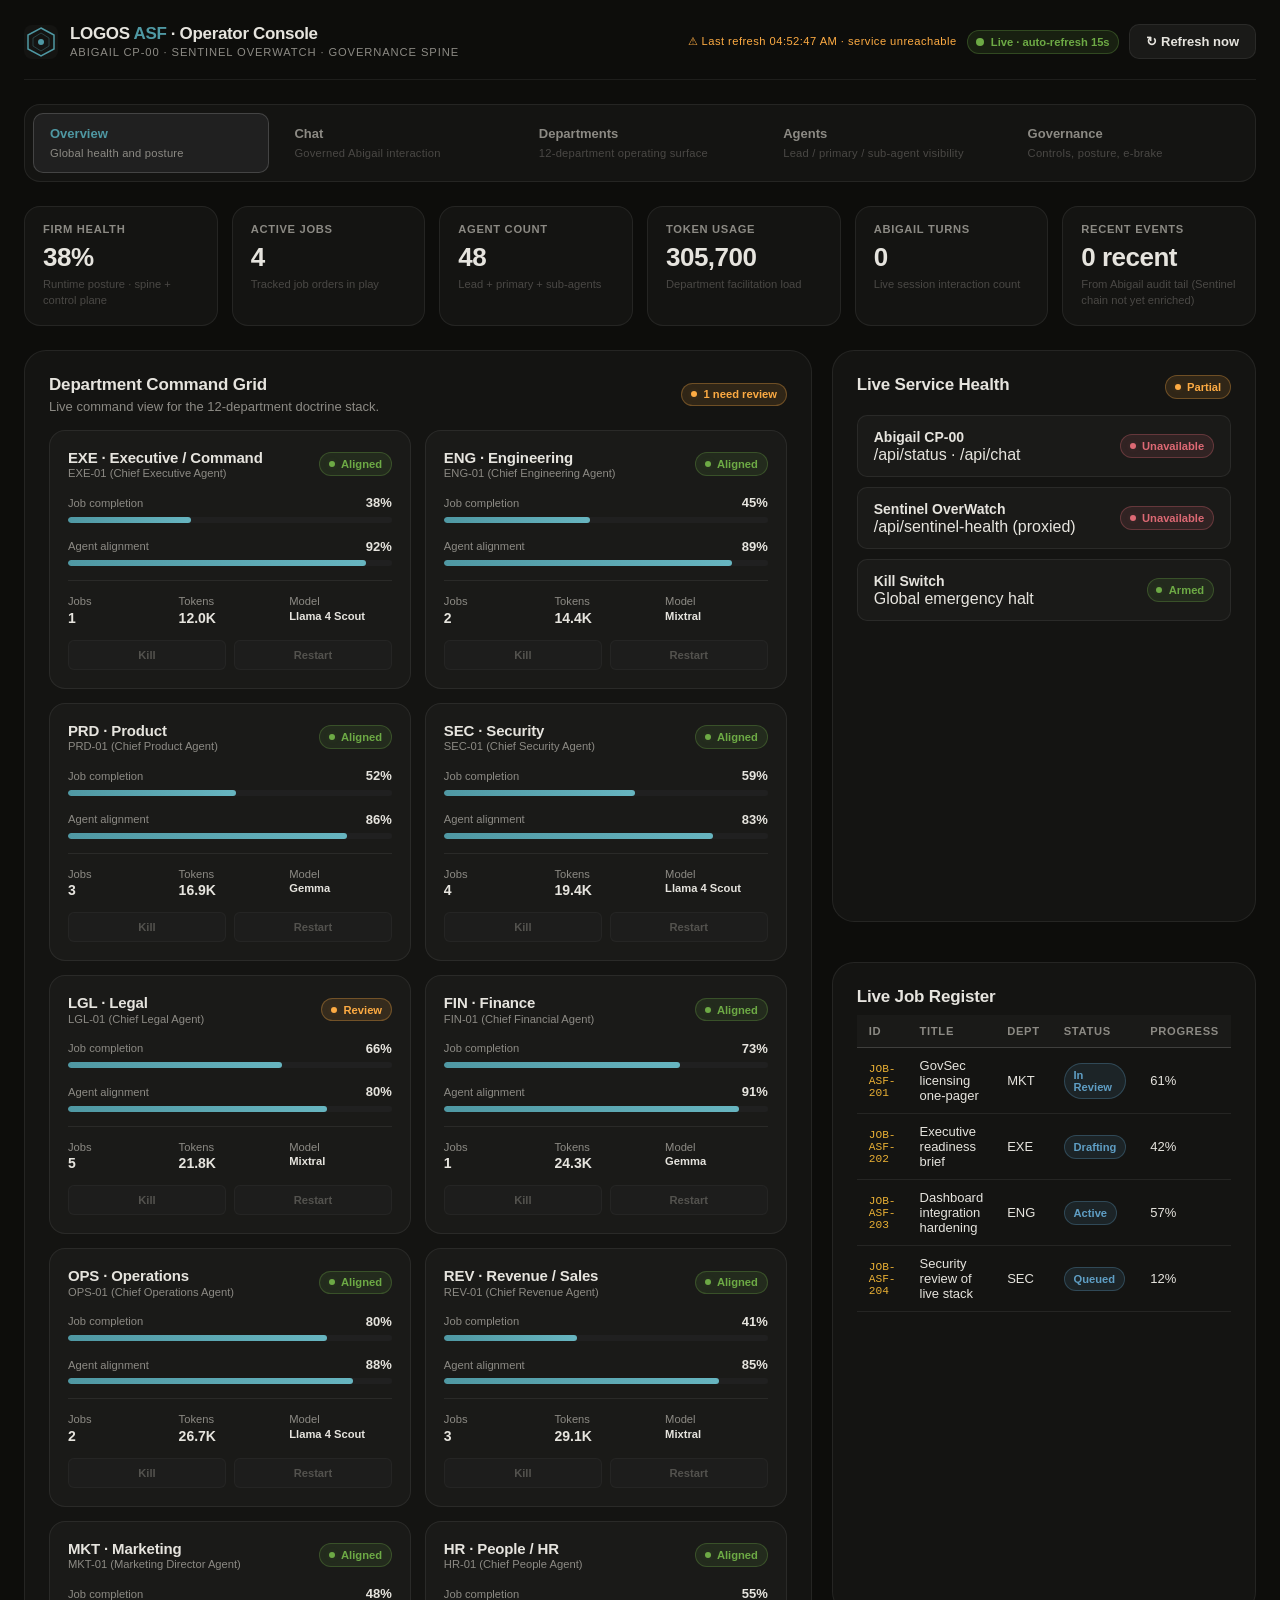
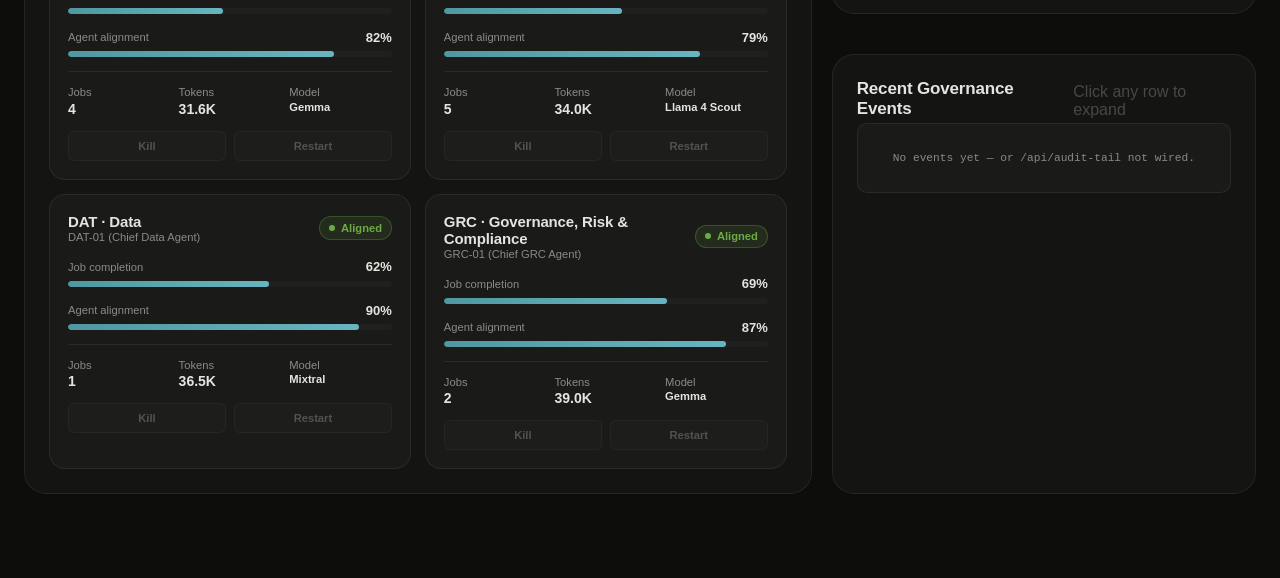
==== commit 0caf5878: "Sprint 6b: One-click BYOAPIKEY setup + all four code review fixes setup.sh: - Interactive 1-click de" ====
--- a/static/dashboard.html
+++ b/static/dashboard.html
@@ -255,19 +255,40 @@
 
 <script>
 
-/* Abigail API base resolver.
-   For GitHub Pages, set this in browser console:
-   localStorage.setItem("ABIGAIL_API_BASE", "https://ominous-space-halibut-jj6x9795jr663pjj-7070.app.github.dev")
-*/
+/* ─── Abigail API base resolver ─────────────────────────────────────────────
+   Priority:
+   1. localStorage override (set once via Settings panel or browser console)
+   2. Same-origin (served by Abigail itself — localhost / Docker / VPS)
+   3. GitHub Pages → prompt operator to set backend URL once
+
+   To set backend from console:
+     localStorage.setItem("ABIGAIL_API_BASE", "https://YOUR-CODESPACE-7070.app.github.dev")
+   ─────────────────────────────────────────────────────────────────────────── */
 function abigailApiBase() {
   const saved = localStorage.getItem("ABIGAIL_API_BASE");
   if (saved) return saved.replace(/\/$/, "");
 
-  if (location.hostname === "localhost" || location.hostname === "127.0.0.1") {
-    return "http://localhost:7070";
+  // Local or Docker — Abigail is serving this page directly
+  if (location.hostname === "localhost" || location.hostname === "127.0.0.1" ||
+      location.hostname.endsWith(".app.github.dev")) {
+    return `${location.protocol}//${location.hostname}${location.port ? ":"+location.port : ""}`;
   }
 
-  return "https://ominous-space-halibut-jj6x9795jr663pjj-7070.app.github.dev";
+  // GitHub Pages — no backend URL set yet, prompt once
+  if (location.hostname.endsWith("github.io")) {
+    const url = prompt(
+      "Abigail backend URL not set.\n\n" +
+      "Enter your backend URL (e.g. http://localhost:7070 or your Codespace URL):\n",
+      "http://localhost:7070"
+    );
+    if (url) {
+      localStorage.setItem("ABIGAIL_API_BASE", url.replace(/\/$/, ""));
+      return url.replace(/\/$/, "");
+    }
+  }
+
+  // Last resort: localhost
+  return "http://localhost:7070";
 }
 
 function abigailApiUrl(path) {
@@ -301,7 +322,7 @@
    over the Docker network (server-side, not browser-side).
    ───────────────────────────────────────────────────────────────────── */
 const ENDPOINTS = {
-  abigailBase: "https://ominous-space-halibut-jj6x9795jr663pjj-7070.app.github.dev",  /* Codespace backend */
+  abigailBase: abigailApiBase(),  /* resolved dynamically — no hardcoded URL */
 };
 
 /* ── 12-DEPARTMENT DOCTRINE STACK ── */
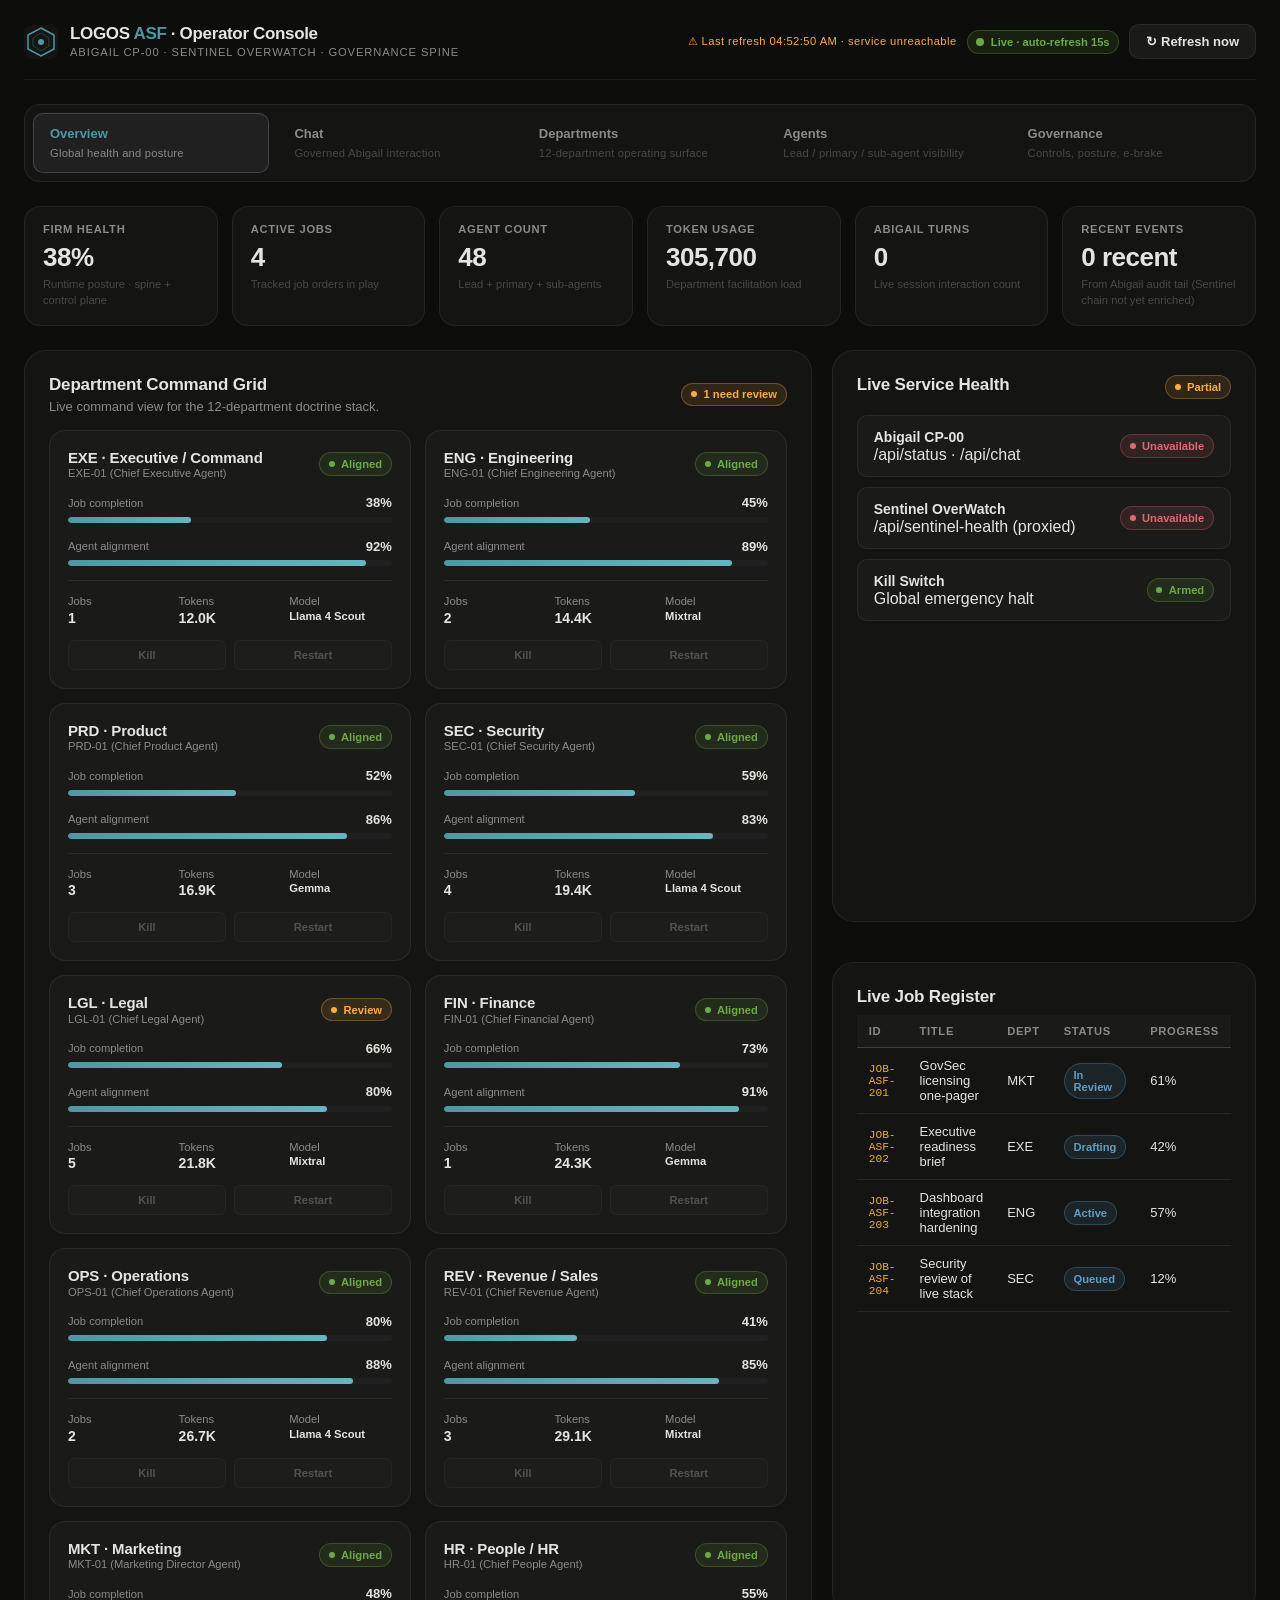
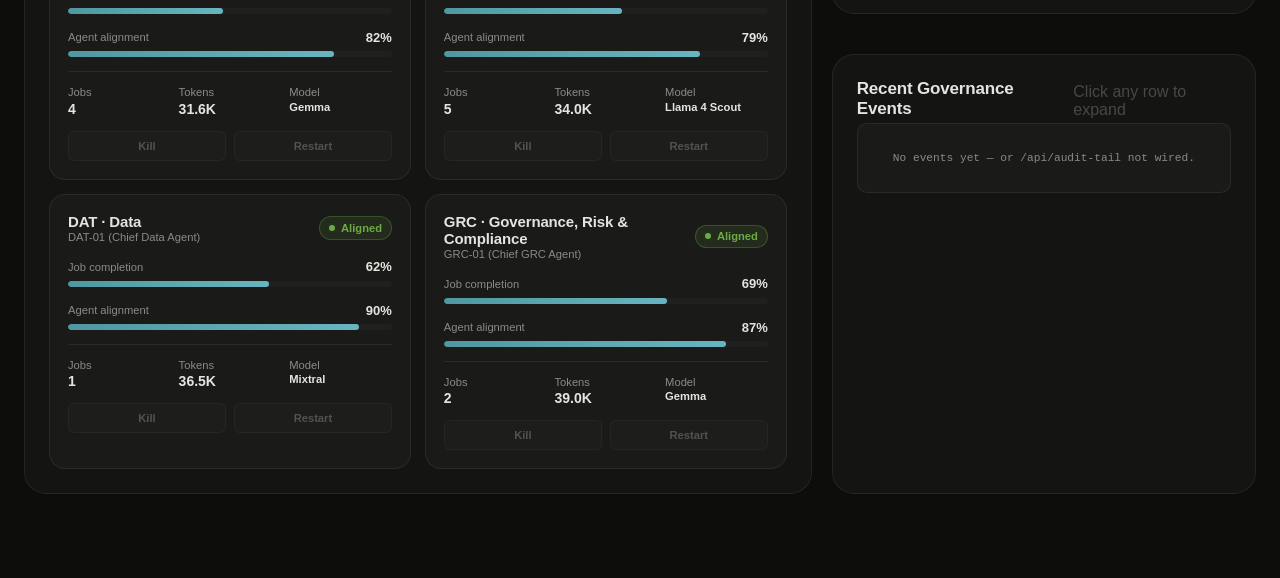
==== commit 2fbdfcbd: "fix: address all P0/P1 findings from external code review P0 fixes: - Makefile: all host-side Sentin" ====
--- a/static/dashboard.html
+++ b/static/dashboard.html
@@ -5,9 +5,7 @@
 <!-- SECURITY: Content Security Policy — same-origin scripts only, no eval,
      fonts from trusted CDN only. Blocks XSS escalation even if a payload
      reaches an unescaped innerHTML path. -->
-<meta http-equiv="Content-Security-Policy"
-  content="default-src 'self'; script-src 'self' 'unsafe-inline'; style-src 'self' 'unsafe-inline' https://api.fontshare.com; font-src https://api.fontshare.com https://cdn.fontshare.com; connect-src 'self' https://*.app.github.dev http://localhost:7070;
-<meta name="referrer" content="no-referrer">
+<meta http-equiv="Content-Security-Policy" content="default-src 'self'; script-src 'self' 'unsafe-inline'; style-src 'self' 'unsafe-inline' https://api.fontshare.com; font-src https://api.fontshare.com https://cdn.fontshare.com; connect-src 'self' https://*.app.github.dev https://*.preview.app.github.dev http://localhost:7070 http://localhost:9090 http://127.0.0.1:7070; object-src 'none'; base-uri 'self'; frame-ancestors 'none';">
 <title>ASF Operator Console — LOGOS Governance Systems</title>
 <link href="https://api.fontshare.com/v2/css?f[]=satoshi@400,500,600,700&f[]=cabinet-grotesk@700,800,900&display=swap" rel="stylesheet">
 <style>
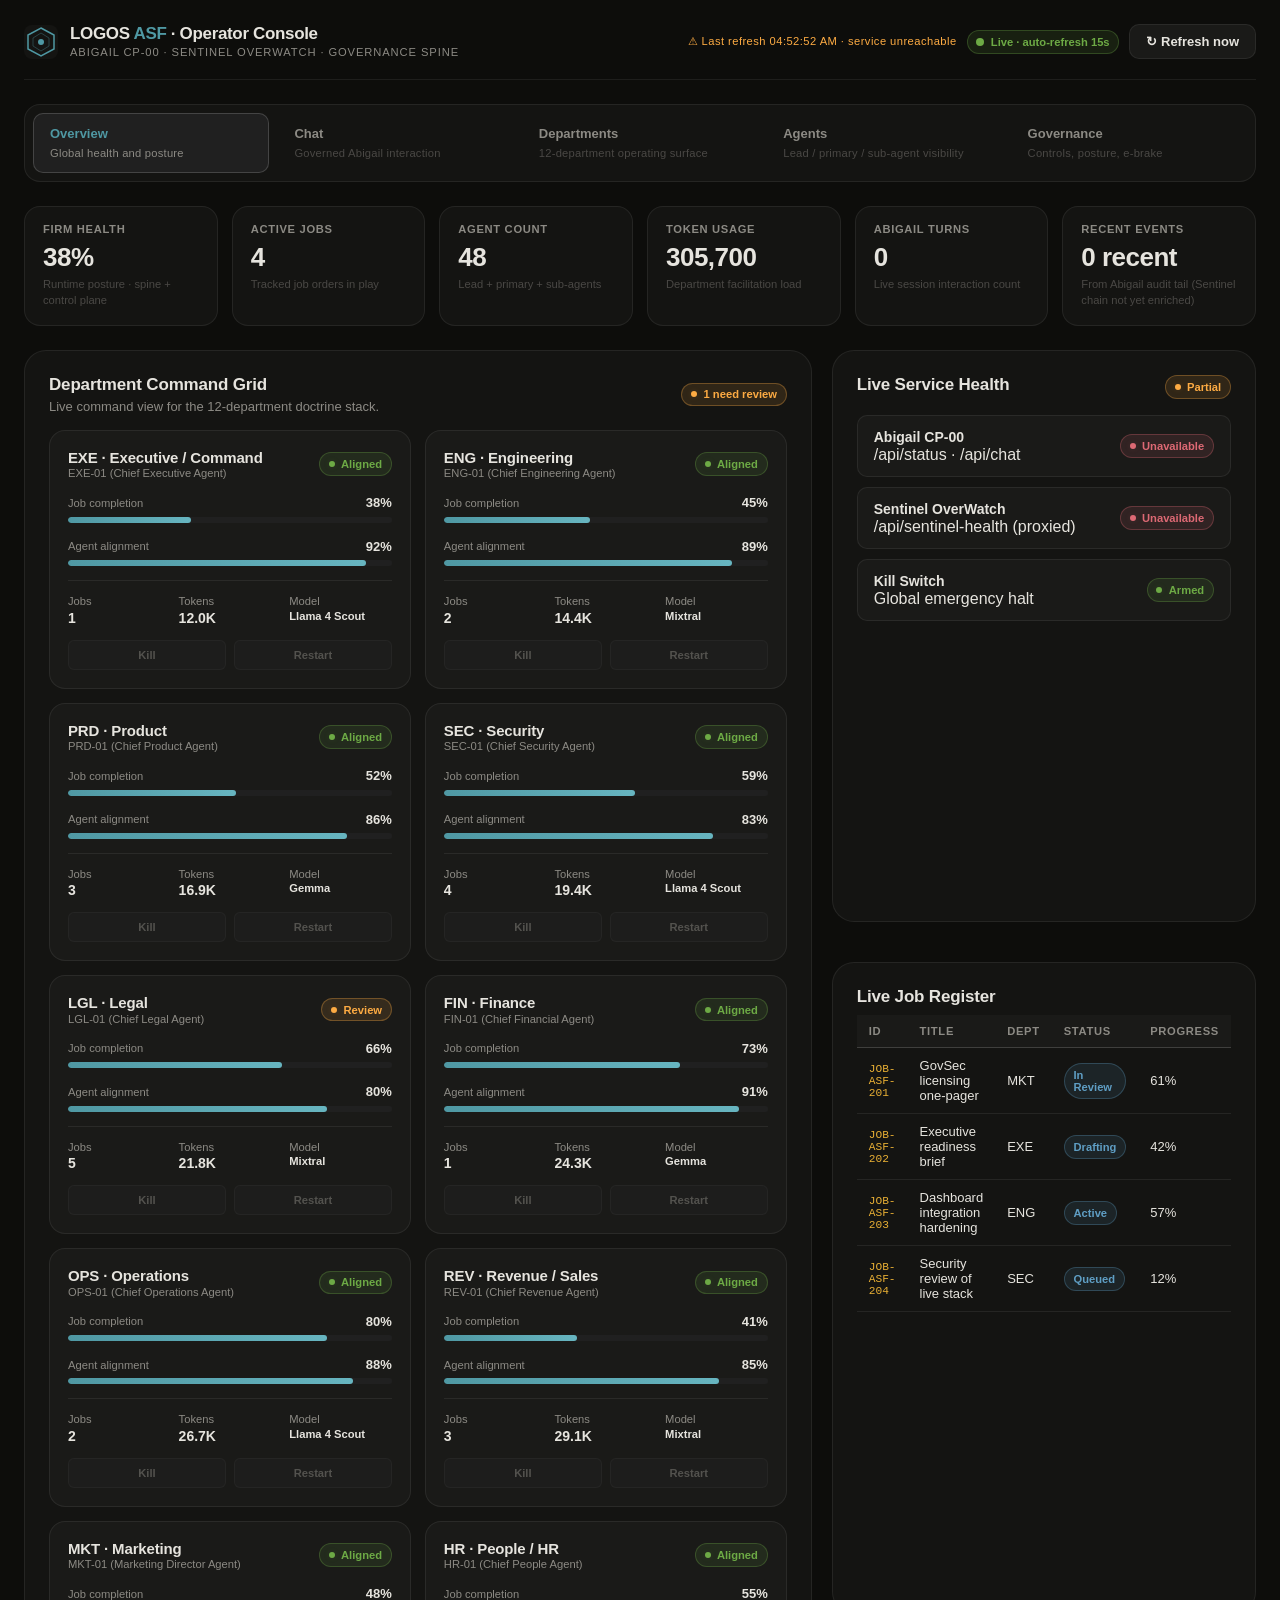
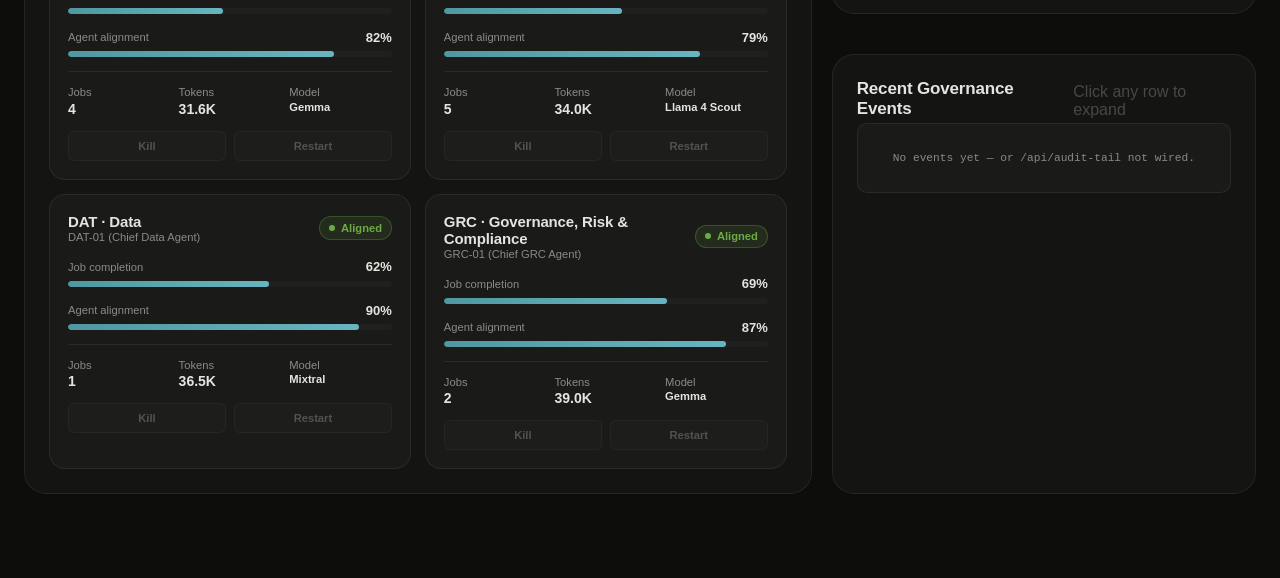
==== commit 0138a87a: "Verify department lifecycle isolation and restart enforcement" ====
--- a/static/dashboard.html
+++ b/static/dashboard.html
@@ -253,6 +253,13 @@
 
 <script>
 
+function abigailAdminHeaders() {
+  return {
+    "Authorization": "Bearer " + (localStorage.getItem("ABIGAIL_ADMIN_TOKEN") || "")
+  };
+}
+
+
 /* ─── Abigail API base resolver ─────────────────────────────────────────────
    Priority:
    1. localStorage override (set once via Settings panel or browser console)
@@ -450,11 +457,25 @@
   el.querySelector(".audit-data").textContent = full;
 }
 
-async function getJSON(url) {
-  url = resolveApiUrl(url);
-  const res = await fetch(url, { headers: { "Accept":"application/json" } });
-  if (!res.ok) throw new Error(`${res.status} ${res.statusText}`);
-  return res.json();
+async function getJSON(url, options = {}) {
+  const finalUrl = (typeof resolveApiUrl === "function") ? resolveApiUrl(url) : url;
+
+  const mergedOptions = {
+    ...options,
+    headers: {
+      ...(options.headers || {})
+    }
+  };
+
+  const res = await fetch(finalUrl, mergedOptions);
+
+  if (!res.ok) {
+    let body = "";
+    try { body = await res.text(); } catch (_) {}
+    throw new Error(`HTTP ${res.status} ${res.statusText}: ${body}`);
+  }
+
+  return await res.json();
 }
 async function postJSON(url, payload) {
   const res = await fetch(url, {
@@ -480,8 +501,8 @@
   try { sentinel = await getJSON(`${ENDPOINTS.abigailBase}/api/sentinel-health`); }
   catch (e) { sentinel = { error: String(e) }; }
   try {
-    const t = await getJSON(`${ENDPOINTS.abigailBase}/api/audit-tail?n=25`);
-    audit = Array.isArray(t.entries) ? t.entries : [];
+    const t = await getJSON(`${ENDPOINTS.abigailBase}/api/audit-tail?n=25`, { headers: abigailAdminHeaders() });
+    audit = Array.isArray(t.entries) ? t.entries : (Array.isArray(t.events) ? t.events : []);
   } catch (e) { /* tail endpoint may not be live yet — non-fatal */ }
   state.abigail = abigail;
   state.sentinel = sentinel;
@@ -877,8 +898,8 @@
     }
     else if (verb === "/audit") {
       const n = parseInt(rest[0], 10) || 10;
-      const t = await getJSON(`${ENDPOINTS.abigailBase}/api/audit-tail?n=${n}`);
-      const entries = t.entries || [];
+      const t = await getJSON(`${ENDPOINTS.abigailBase}/api/audit-tail?n=${n}`, { headers: abigailAdminHeaders() });
+      const entries = t.entries || t.events || [];
       const lines = entries.map(e => `[${formatTs(e.ts)}] ${e.event_type}`).join("\n");
       pushChat("sys", lines || "No audit entries.");
     }
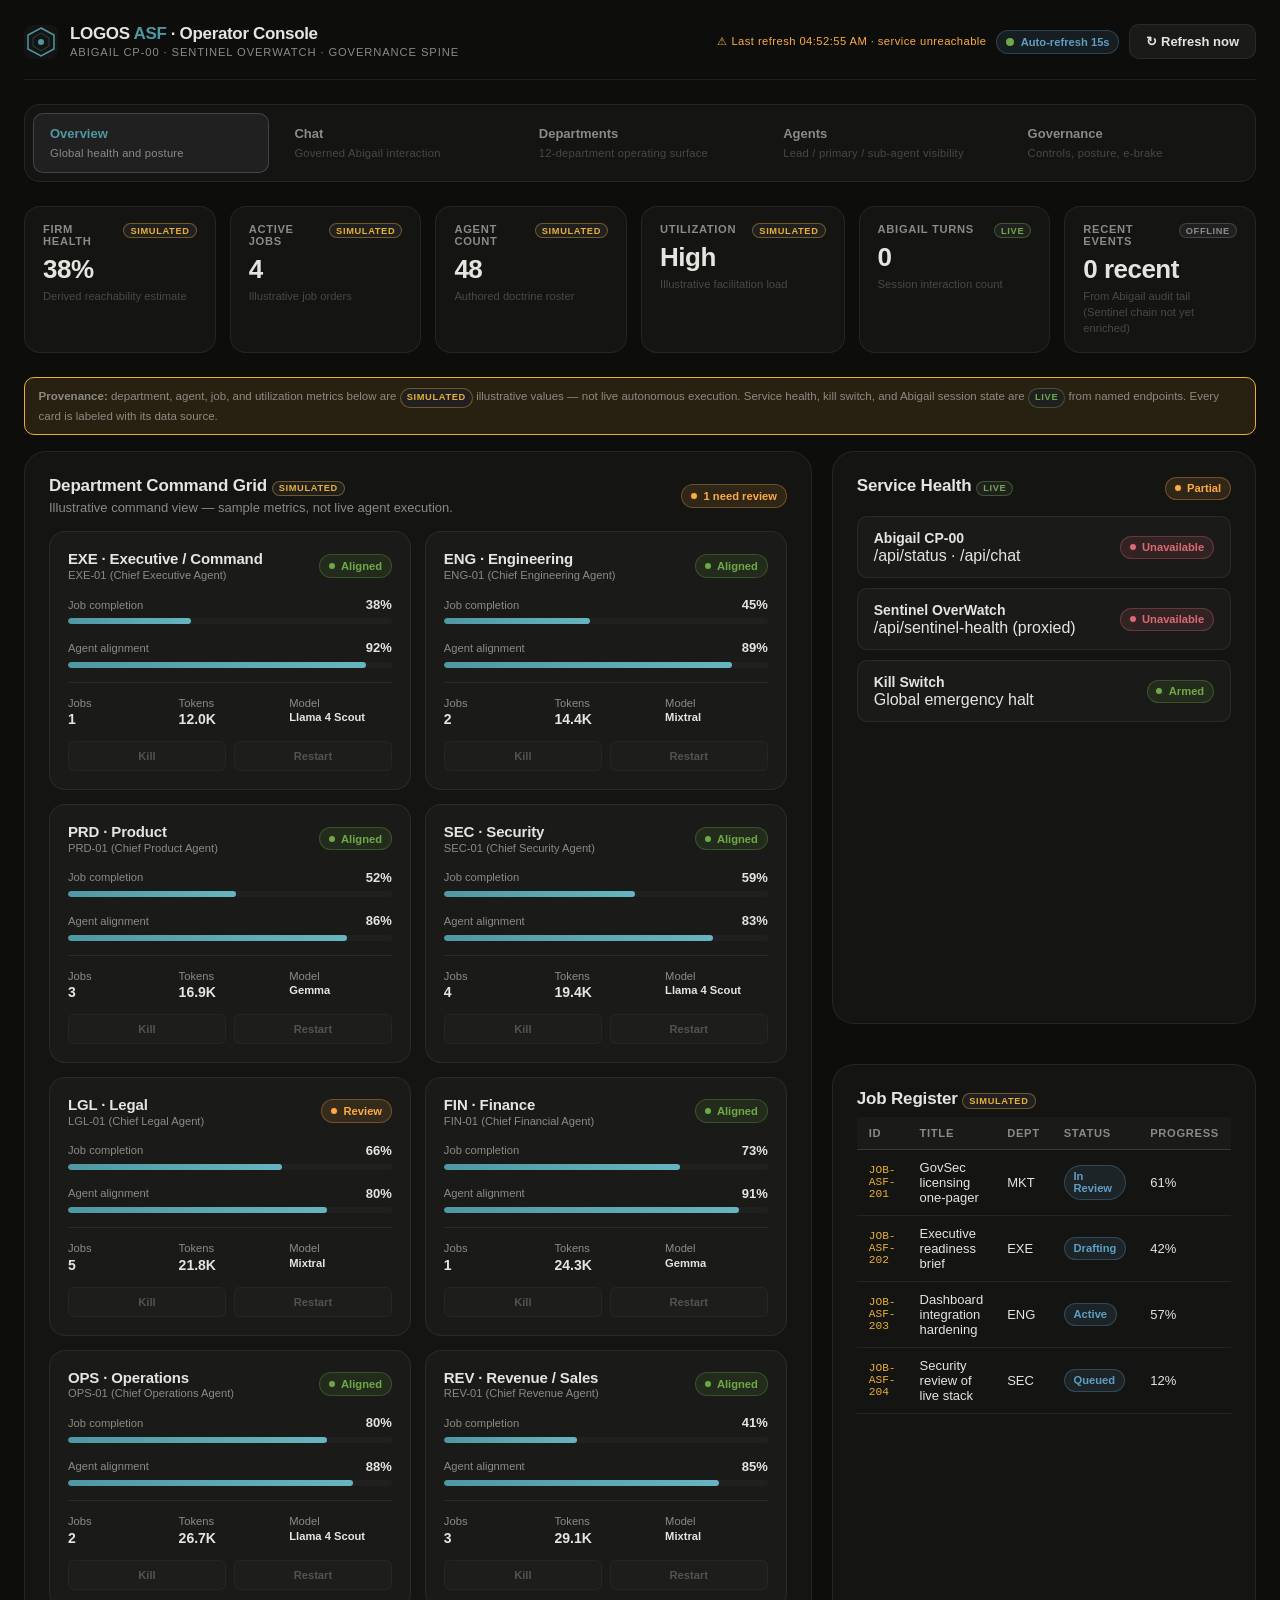
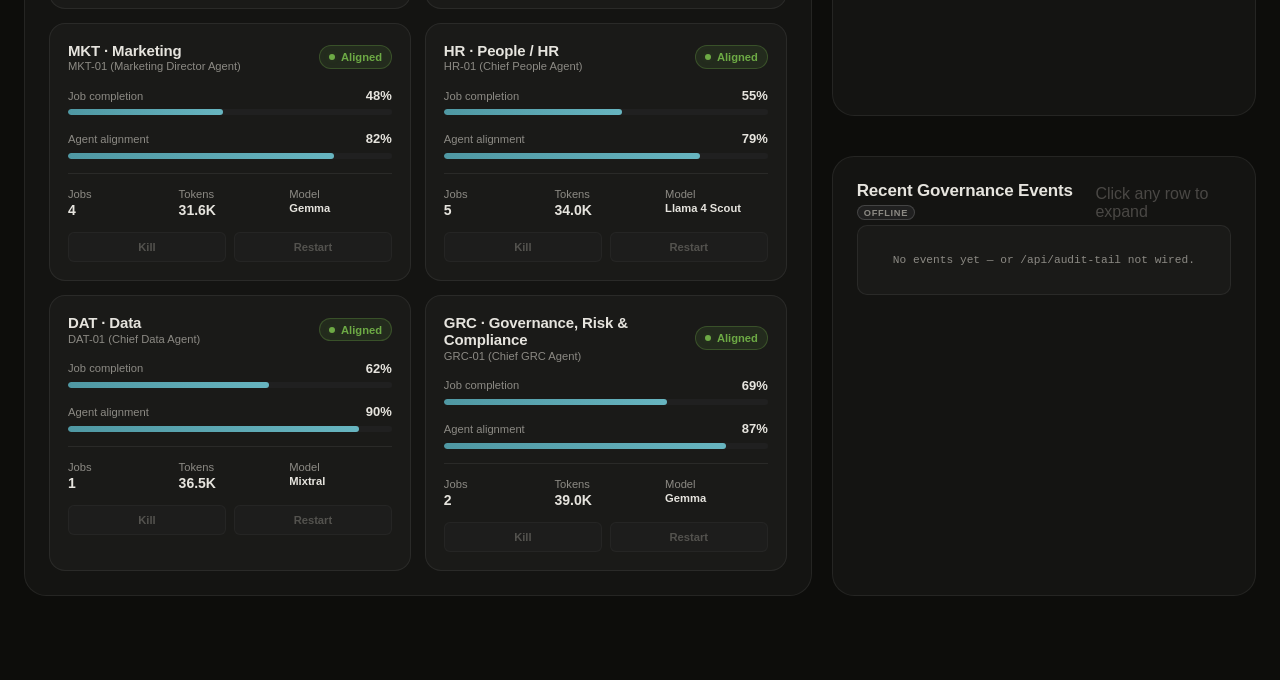
==== commit f8f1be10: "fix(ui): label telemetry provenance and remove live overclaims SEC-03 UI-01 (small provenance pass; " ====
--- a/static/dashboard.html
+++ b/static/dashboard.html
@@ -106,6 +106,17 @@
 .status.yellow{color:var(--warning);border-color:rgba(253,171,67,.3);background:var(--warning-glow)}
 .status.red{color:var(--error);border-color:rgba(221,105,116,.3);background:var(--error-glow)}
 .status.blue{color:var(--info);border-color:rgba(95,158,196,.3);background:var(--info-glow)}
+/* ── UI-01: data-provenance badges (LIVE/SIMULATED/CACHED/OFFLINE/LOCAL/REMOTE) ──
+   Hard rule: a card may only carry LIVE when a named real endpoint backs it. */
+.prov{display:inline-flex;align-items:center;font-size:.58rem;font-weight:700;letter-spacing:.07em;text-transform:uppercase;padding:.1rem .38rem;border-radius:var(--r-pill);border:1px solid;background:var(--surface-3);white-space:nowrap}
+.prov.live{color:var(--success);border-color:rgba(109,170,69,.4)}
+.prov.simulated{color:var(--gold);border-color:rgba(232,175,52,.4)}
+.prov.cached{color:var(--info);border-color:rgba(95,158,196,.4)}
+.prov.offline{color:var(--muted);border-color:var(--border-hi)}
+.prov.local{color:var(--info);border-color:rgba(95,158,196,.3)}
+.prov.remote{color:var(--primary);border-color:rgba(79,152,163,.3)}
+.prov-legend{display:flex;gap:.5rem;align-items:center;flex-wrap:wrap;font-size:.6rem;color:var(--faint)}
+.prov-banner{margin:0 0 1rem;padding:.6rem .85rem;border:1px solid var(--gold);border-radius:var(--r-md);background:var(--gold-glow);color:var(--muted);font-size:.72rem;line-height:1.5}
 
 /* ── DEPT ACTION BUTTONS ── */
 .dept-actions{display:flex;gap:.5rem;margin-top:.875rem}
@@ -231,7 +242,7 @@
   </div>
   <div class="header-actions">
     <span id="refreshStatus" style="font-size:.7rem;color:var(--faint);letter-spacing:.04em">Initializing…</span>
-    <span class="status green"><span class="live-pulse"></span>Live · auto-refresh 15s</span>
+    <span class="status blue"><span class="live-pulse"></span>Auto-refresh 15s</span>
     <button id="refreshBtn" class="refresh-btn">↻ Refresh now</button>
   </div>
 </header>
@@ -393,6 +404,12 @@
 /* ── HELPERS ── */
 function badge(status, label) {
   return `<span class="status ${status}"><span class="dot ${status}"></span>${label}</span>`;
+}
+/* UI-01: provenance badge. kind ∈ live|simulated|cached|offline|local|remote.
+   Never pass "live" unless a named real endpoint backs the widget. */
+function provBadge(kind) {
+  const k = String(kind || "offline").toLowerCase();
+  return `<span class="prov ${k}" title="Data provenance">${k.toUpperCase()}</span>`;
 }
 function pctBar(value) {
   const v = Math.max(0, Math.min(100, value));
@@ -607,17 +624,24 @@
     ? "Hash-chained governance entries"
     : "From Abigail audit tail (Sentinel chain not yet enriched)";
 
+  // UI-01: each metric carries a provenance badge. Only /api/status-backed values
+  // are LIVE; synthetic doctrine/job/token figures are SIMULATED; the events tile
+  // is LIVE only when the admin audit tail (or Sentinel chain) actually returned.
+  const eventsProv = (sentinelChain != null || state.audit.length > 0) ? "live" : "offline";
   const cells = [
-    ["Firm Health", `${firmHealth}%`, "Runtime posture · spine + control plane"],
-    ["Active Jobs", activeJobs, "Tracked job orders in play"],
-    ["Agent Count", totalAgents, "Lead + primary + sub-agents"],
-    ["Token Usage", tokenUsage.toLocaleString(), "Department facilitation load"],
-    ["Abigail Turns", abigailTurns, "Live session interaction count"],
-    [eventsLabel, eventsValue, eventsSub]
+    ["Firm Health", `${firmHealth}%`, "Derived reachability estimate", "simulated"],
+    ["Active Jobs", activeJobs, "Illustrative job orders", "simulated"],
+    ["Agent Count", totalAgents, "Authored doctrine roster", "simulated"],
+    ["Utilization", tokenUsage > 300000 ? "High" : tokenUsage > 120000 ? "Medium" : "Low", "Illustrative facilitation load", "simulated"],
+    ["Abigail Turns", abigailTurns, "Session interaction count", "live"],
+    [eventsLabel, eventsValue, eventsSub, eventsProv]
   ];
-  metrics.innerHTML = cells.map(([label, value, sub]) => `
+  metrics.innerHTML = cells.map(([label, value, sub, prov]) => `
     <div class="metric">
-      <div class="label">${label}</div>
+      <div class="row" style="align-items:flex-start">
+        <div class="label">${label}</div>
+        ${provBadge(prov)}
+      </div>
       <div class="value">${value}</div>
       <div class="sub">${sub}</div>
     </div>
@@ -633,12 +657,18 @@
   const unhealthy = state.departments.filter(d => d.status !== "green").length;
 
   el.innerHTML = `
+    <div class="prov-banner">
+      <strong>Provenance:</strong> department, agent, job, and utilization metrics below are
+      <span class="prov simulated">SIMULATED</span> illustrative values — not live autonomous execution.
+      Service health, kill switch, and Abigail session state are <span class="prov live">LIVE</span>
+      from named endpoints. Every card is labeled with its data source.
+    </div>
     <div class="grid overview">
       <div class="card panel">
         <div class="row">
           <div>
-            <h3>Department Command Grid</h3>
-            <div style="font-size:.8125rem;color:var(--muted);margin-top:.2rem">Live command view for the 12-department doctrine stack.</div>
+            <h3>Department Command Grid ${provBadge("simulated")}</h3>
+            <div style="font-size:.8125rem;color:var(--muted);margin-top:.2rem">Illustrative command view — sample metrics, not live agent execution.</div>
           </div>
           ${badge(unhealthy ? "yellow" : "green", unhealthy ? `${unhealthy} need review` : "All nominal")}
         </div>
@@ -677,8 +707,8 @@
       <div class="grid">
         <div class="card panel">
           <div class="row">
-            <h3>Live Service Health</h3>
-            ${badge(sentinelGood && abigailGood ? "green" : "yellow", sentinelGood && abigailGood ? "Live" : "Partial")}
+            <h3>Service Health ${provBadge("live")}</h3>
+            ${badge(sentinelGood && abigailGood ? "green" : "yellow", sentinelGood && abigailGood ? "Healthy" : "Partial")}
           </div>
           <div class="health-list section">
             <div class="health-item">
@@ -708,7 +738,7 @@
         </div>
 
         <div class="card panel">
-          <h3>Live Job Register</h3>
+          <h3>Job Register ${provBadge("simulated")}</h3>
           <table class="jobs-table">
             <thead><tr><th>ID</th><th>Title</th><th>Dept</th><th>Status</th><th>Progress</th></tr></thead>
             <tbody>
@@ -727,7 +757,7 @@
 
         <div class="card panel">
           <div class="row">
-            <h3>Recent Governance Events</h3>
+            <h3>Recent Governance Events ${provBadge(state.audit.length > 0 ? "live" : "offline")}</h3>
             <span class="tiny" style="color:var(--faint)">Click any row to expand</span>
           </div>
           <div class="audit-tail" id="auditTailOverview">
@@ -937,8 +967,8 @@
     <div class="card panel">
       <div class="row">
         <div>
-          <h3>Department Operating Surface</h3>
-          <div style="font-size:.8125rem;color:var(--muted);margin-top:.2rem">Lead, alignment, completion, token load, model family, and localized controls per department.</div>
+          <h3>Department Operating Surface ${provBadge("simulated")}</h3>
+          <div style="font-size:.8125rem;color:var(--muted);margin-top:.2rem">Illustrative lead / alignment / completion / utilization per department — sample values, not live execution.</div>
         </div>
       </div>
       <div class="department-grid">
@@ -983,8 +1013,8 @@
   const agents = state.departments.flatMap(d => d.agents.map(a => ({...a, dept:d.code, deptName:d.name})));
   el.innerHTML = `
     <div class="card panel">
-      <h3>Agent Chain Visibility</h3>
-      <div style="font-size:.8125rem;color:var(--muted);margin-top:.2rem;margin-bottom:1rem">Lead, primary, and sub-agent view across all 12 departments. Telemetry columns expand as runtime reporting comes online.</div>
+      <h3>Agent Chain Visibility ${provBadge("simulated")}</h3>
+      <div style="font-size:.8125rem;color:var(--muted);margin-top:.2rem;margin-bottom:1rem">Illustrative lead / primary / sub-agent roster across the 12 authored departments — sample telemetry, not live per-agent execution.</div>
       <table class="agent-table">
         <thead>
           <tr>
@@ -1028,19 +1058,19 @@
         <h3>Governance Controls</h3>
         <div class="health-list section">
           <div class="health-item">
-            <div><strong>Global Kill Switch</strong><div class="tiny">Firm-wide emergency halt</div></div>
+            <div><strong>Global Kill Switch ${provBadge("live")}</strong><div class="tiny">Firm-wide emergency halt · /api/status</div></div>
             ${ks ? badge("red","ACTIVE") : badge("green","Armed")}
           </div>
           <div class="health-item">
-            <div><strong>Department Isolation</strong><div class="tiny">Stop one department without stopping firm</div></div>
-            ${badge("blue","UI Ready · Sprint 6")}
+            <div><strong>Department Isolation ${provBadge("offline")}</strong><div class="tiny">Control not wired in this build</div></div>
+            ${badge("yellow","Not wired")}
           </div>
           <div class="health-item">
-            <div><strong>Escalation Target</strong><div class="tiny">Over-bound tasks route upward</div></div>
+            <div><strong>Escalation Target ${provBadge("local")}</strong><div class="tiny">Over-bound tasks route upward</div></div>
             <div style="font-family:var(--font-m);font-size:.75rem;color:var(--gold)">abigail.cp00</div>
           </div>
           <div class="health-item">
-            <div><strong>Authority Model</strong><div class="tiny">Constitutional · downward only</div></div>
+            <div><strong>Authority Model ${provBadge("local")}</strong><div class="tiny">Constitutional · downward only</div></div>
             ${badge("blue","Constitutional")}
           </div>
         </div>
@@ -1061,14 +1091,14 @@
       </div>
 
       <div class="card panel">
-        <h3>Live Runtime Summary</h3>
+        <h3>Runtime Summary</h3>
         <div class="health-list section">
-          <div class="health-item"><div><strong>Sentinel Audit Entries</strong></div><div style="font-family:var(--font-m);color:var(--gold)">${state.sentinel?.audit_entries ?? "—"}</div></div>
-          <div class="health-item"><div><strong>Sentinel Chain Length</strong></div><div style="font-family:var(--font-m);color:var(--gold)">${state.sentinel?.chain_length ?? "—"}</div></div>
-          <div class="health-item"><div><strong>Abigail Version</strong></div><div style="font-family:var(--font-m);color:var(--gold)">${state.abigail?.version ?? "—"}</div></div>
-          <div class="health-item"><div><strong>Abigail Turns</strong></div><div style="font-family:var(--font-m);color:var(--gold)">${state.abigail?.turns ?? "—"}</div></div>
-          <div class="health-item"><div><strong>CRSV (cumulative)</strong></div><div style="font-family:var(--font-m);color:var(--gold)">${state.abigail?.crsv ?? "—"}</div></div>
-          <div class="health-item"><div><strong>Backend</strong></div><div style="font-family:var(--font-m);color:var(--gold)">${state.abigail?.backend ?? "—"}</div></div>
+          <div class="health-item"><div><strong>Sentinel Audit Entries ${provBadge(state.sentinel?.audit_entries != null ? "live" : "offline")}</strong><div class="tiny">Behind authed audit proxy (not on public /health)</div></div><div style="font-family:var(--font-m);color:var(--gold)">${state.sentinel?.audit_entries ?? "—"}</div></div>
+          <div class="health-item"><div><strong>Sentinel Chain Length ${provBadge(state.sentinel?.chain_length != null ? "live" : "offline")}</strong><div class="tiny">Behind authed audit proxy (not on public /health)</div></div><div style="font-family:var(--font-m);color:var(--gold)">${state.sentinel?.chain_length ?? "—"}</div></div>
+          <div class="health-item"><div><strong>Abigail Version ${provBadge(state.abigail?.version ? "live" : "offline")}</strong></div><div style="font-family:var(--font-m);color:var(--gold)">${state.abigail?.version ?? "—"}</div></div>
+          <div class="health-item"><div><strong>Abigail Turns ${provBadge(state.abigail?.turns != null ? "live" : "offline")}</strong></div><div style="font-family:var(--font-m);color:var(--gold)">${state.abigail?.turns ?? "—"}</div></div>
+          <div class="health-item"><div><strong>CRSV (cumulative) ${provBadge(state.abigail?.crsv != null ? "live" : "offline")}</strong></div><div style="font-family:var(--font-m);color:var(--gold)">${state.abigail?.crsv ?? "—"}</div></div>
+          <div class="health-item"><div><strong>Backend ${provBadge(state.abigail?.backend ? "live" : "offline")}</strong></div><div style="font-family:var(--font-m);color:var(--gold)">${state.abigail?.backend ?? "—"}</div></div>
         </div>
 
         <div class="section">
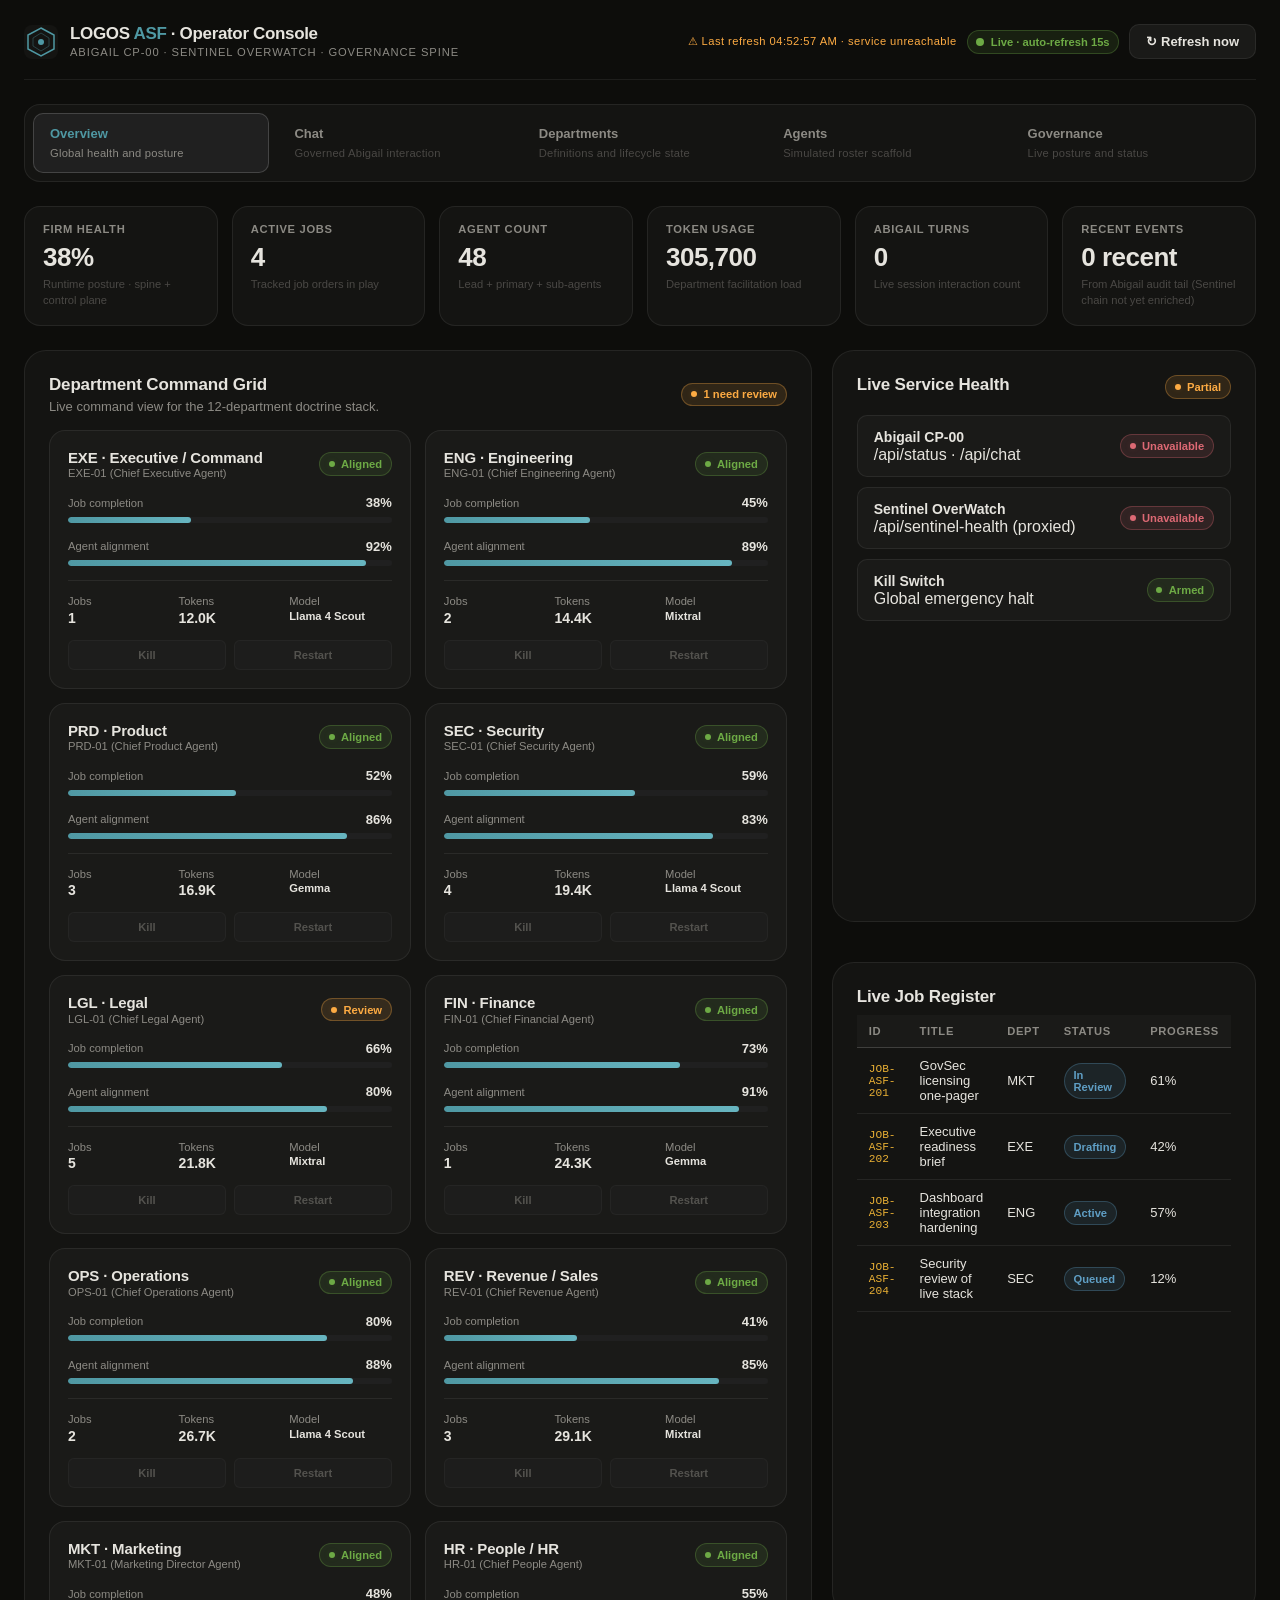
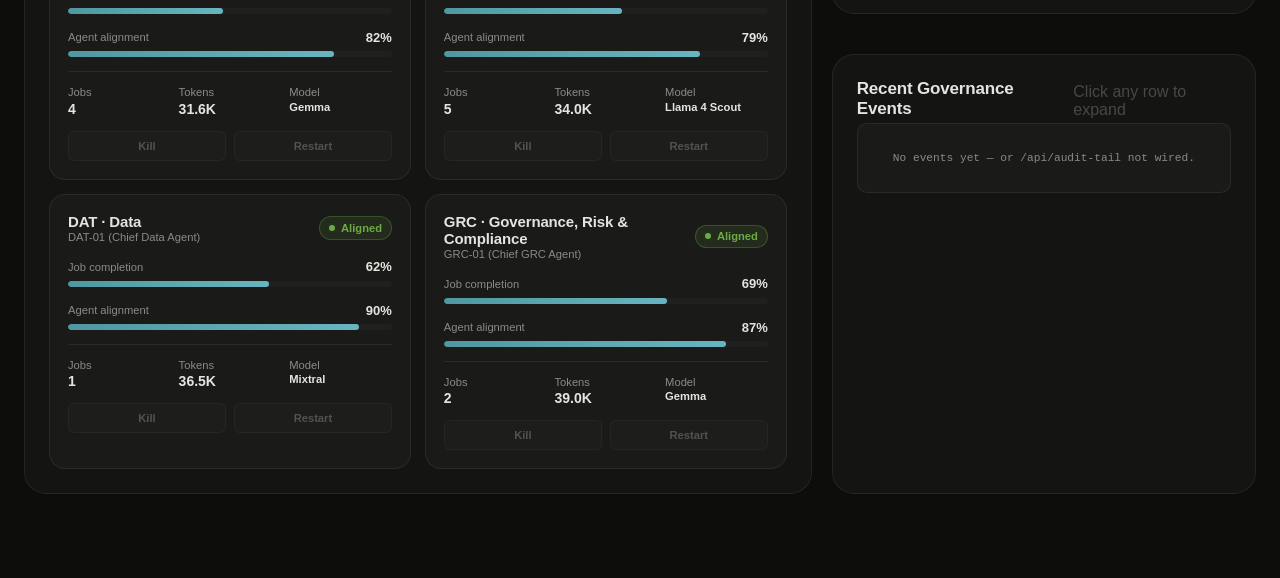
==== commit 850c7782: "feat: harden governed dispatch and operator controls Wire department lifecycle controls and persiste" ====
--- a/static/dashboard.html
+++ b/static/dashboard.html
@@ -106,17 +106,6 @@
 .status.yellow{color:var(--warning);border-color:rgba(253,171,67,.3);background:var(--warning-glow)}
 .status.red{color:var(--error);border-color:rgba(221,105,116,.3);background:var(--error-glow)}
 .status.blue{color:var(--info);border-color:rgba(95,158,196,.3);background:var(--info-glow)}
-/* ── UI-01: data-provenance badges (LIVE/SIMULATED/CACHED/OFFLINE/LOCAL/REMOTE) ──
-   Hard rule: a card may only carry LIVE when a named real endpoint backs it. */
-.prov{display:inline-flex;align-items:center;font-size:.58rem;font-weight:700;letter-spacing:.07em;text-transform:uppercase;padding:.1rem .38rem;border-radius:var(--r-pill);border:1px solid;background:var(--surface-3);white-space:nowrap}
-.prov.live{color:var(--success);border-color:rgba(109,170,69,.4)}
-.prov.simulated{color:var(--gold);border-color:rgba(232,175,52,.4)}
-.prov.cached{color:var(--info);border-color:rgba(95,158,196,.4)}
-.prov.offline{color:var(--muted);border-color:var(--border-hi)}
-.prov.local{color:var(--info);border-color:rgba(95,158,196,.3)}
-.prov.remote{color:var(--primary);border-color:rgba(79,152,163,.3)}
-.prov-legend{display:flex;gap:.5rem;align-items:center;flex-wrap:wrap;font-size:.6rem;color:var(--faint)}
-.prov-banner{margin:0 0 1rem;padding:.6rem .85rem;border:1px solid var(--gold);border-radius:var(--r-md);background:var(--gold-glow);color:var(--muted);font-size:.72rem;line-height:1.5}
 
 /* ── DEPT ACTION BUTTONS ── */
 .dept-actions{display:flex;gap:.5rem;margin-top:.875rem}
@@ -242,7 +231,7 @@
   </div>
   <div class="header-actions">
     <span id="refreshStatus" style="font-size:.7rem;color:var(--faint);letter-spacing:.04em">Initializing…</span>
-    <span class="status blue"><span class="live-pulse"></span>Auto-refresh 15s</span>
+    <span class="status green"><span class="live-pulse"></span>Live · auto-refresh 15s</span>
     <button id="refreshBtn" class="refresh-btn">↻ Refresh now</button>
   </div>
 </header>
@@ -264,10 +253,17 @@
 
 <script>
 
+function abigailAdminToken() {
+  try {
+    return sessionStorage.getItem("ABIGAIL_ADMIN_TOKEN") || "";
+  } catch (_) {
+    return "";
+  }
+}
+
 function abigailAdminHeaders() {
-  return {
-    "Authorization": "Bearer " + (localStorage.getItem("ABIGAIL_ADMIN_TOKEN") || "")
-  };
+  const token = abigailAdminToken();
+  return token ? { "Authorization": "Bearer " + token } : {};
 }
 
 
@@ -381,6 +377,8 @@
   lastRefresh: null,
   lastRefreshError: false,
   departments: buildDepartmentState(),
+  lifecycle: {},
+  lifecycleError: null,
   jobs: [
     { id:"JOB-ASF-201", title:"GovSec licensing one-pager", department:"MKT", status:"In Review", progress:61, priority:"High" },
     { id:"JOB-ASF-202", title:"Executive readiness brief", department:"EXE", status:"Drafting", progress:42, priority:"Critical" },
@@ -396,20 +394,14 @@
 const navItems = [
   { id:"overview",    label:"Overview",    sub:"Global health and posture" },
   { id:"chat",        label:"Chat",        sub:"Governed Abigail interaction" },
-  { id:"departments", label:"Departments", sub:"12-department operating surface" },
-  { id:"agents",      label:"Agents",      sub:"Lead / primary / sub-agent visibility" },
-  { id:"governance",  label:"Governance",  sub:"Controls, posture, e-brake" }
+  { id:"departments", label:"Departments", sub:"Definitions and lifecycle state" },
+  { id:"agents",      label:"Agents",      sub:"Simulated roster scaffold" },
+  { id:"governance",  label:"Governance",  sub:"Live posture and status" }
 ];
 
 /* ── HELPERS ── */
 function badge(status, label) {
   return `<span class="status ${status}"><span class="dot ${status}"></span>${label}</span>`;
-}
-/* UI-01: provenance badge. kind ∈ live|simulated|cached|offline|local|remote.
-   Never pass "live" unless a named real endpoint backs the widget. */
-function provBadge(kind) {
-  const k = String(kind || "offline").toLowerCase();
-  return `<span class="prov ${k}" title="Data provenance">${k.toUpperCase()}</span>`;
 }
 function pctBar(value) {
   const v = Math.max(0, Math.min(100, value));
@@ -494,13 +486,23 @@
 
   return await res.json();
 }
-async function postJSON(url, payload) {
+async function postJSON(url, payload, extraHeaders = {}) {
   const res = await fetch(url, {
     method: "POST",
-    headers: { "Content-Type":"application/json", "Accept":"application/json" },
+    headers: {
+      "Content-Type":"application/json",
+      "Accept":"application/json",
+      ...extraHeaders
+    },
     body: JSON.stringify(payload || {})
   });
-  if (!res.ok) throw new Error(`${res.status} ${res.statusText}`);
+
+  if (!res.ok) {
+    let body = "";
+    try { body = await res.text(); } catch (_) {}
+    throw new Error(`HTTP ${res.status} ${res.statusText}: ${body}`);
+  }
+
   return res.json();
 }
 
@@ -513,6 +515,8 @@
 async function refreshLive() {
   const refreshStart = Date.now();
   let abigail = null, sentinel = null, audit = [];
+  let lifecycle = {};
+  let lifecycleError = null;
   try { abigail = await getJSON(`${ENDPOINTS.abigailBase}/api/status`); }
   catch (e) { abigail = { error: String(e) }; }
   try { sentinel = await getJSON(`${ENDPOINTS.abigailBase}/api/sentinel-health`); }
@@ -520,10 +524,25 @@
   try {
     const t = await getJSON(`${ENDPOINTS.abigailBase}/api/audit-tail?n=25`, { headers: abigailAdminHeaders() });
     audit = Array.isArray(t.entries) ? t.entries : (Array.isArray(t.events) ? t.events : []);
-  } catch (e) { /* tail endpoint may not be live yet — non-fatal */ }
+  } catch (e) { /* audit requires operator authorization — non-fatal */ }
+
+  try {
+    const l = await getJSON(
+      `${ENDPOINTS.abigailBase}/api/agents/lifecycle`,
+      { headers: abigailAdminHeaders() }
+    );
+    lifecycle = l && typeof l.departments === "object"
+      ? l.departments
+      : {};
+  } catch (e) {
+    lifecycleError = String(e);
+  }
+
   state.abigail = abigail;
   state.sentinel = sentinel;
   state.audit = audit;
+  state.lifecycle = lifecycle;
+  state.lifecycleError = lifecycleError;
   state.lastRefresh = new Date();
   state.lastRefreshError = (abigail?.error || sentinel?.error) ? true : false;
   refreshSelective();
@@ -624,24 +643,17 @@
     ? "Hash-chained governance entries"
     : "From Abigail audit tail (Sentinel chain not yet enriched)";
 
-  // UI-01: each metric carries a provenance badge. Only /api/status-backed values
-  // are LIVE; synthetic doctrine/job/token figures are SIMULATED; the events tile
-  // is LIVE only when the admin audit tail (or Sentinel chain) actually returned.
-  const eventsProv = (sentinelChain != null || state.audit.length > 0) ? "live" : "offline";
   const cells = [
-    ["Firm Health", `${firmHealth}%`, "Derived reachability estimate", "simulated"],
-    ["Active Jobs", activeJobs, "Illustrative job orders", "simulated"],
-    ["Agent Count", totalAgents, "Authored doctrine roster", "simulated"],
-    ["Utilization", tokenUsage > 300000 ? "High" : tokenUsage > 120000 ? "Medium" : "Low", "Illustrative facilitation load", "simulated"],
-    ["Abigail Turns", abigailTurns, "Session interaction count", "live"],
-    [eventsLabel, eventsValue, eventsSub, eventsProv]
+    ["Firm Health", `${firmHealth}%`, "Runtime posture · spine + control plane"],
+    ["Active Jobs", activeJobs, "Tracked job orders in play"],
+    ["Agent Count", totalAgents, "Lead + primary + sub-agents"],
+    ["Token Usage", tokenUsage.toLocaleString(), "Department facilitation load"],
+    ["Abigail Turns", abigailTurns, "Live session interaction count"],
+    [eventsLabel, eventsValue, eventsSub]
   ];
-  metrics.innerHTML = cells.map(([label, value, sub, prov]) => `
+  metrics.innerHTML = cells.map(([label, value, sub]) => `
     <div class="metric">
-      <div class="row" style="align-items:flex-start">
-        <div class="label">${label}</div>
-        ${provBadge(prov)}
-      </div>
+      <div class="label">${label}</div>
       <div class="value">${value}</div>
       <div class="sub">${sub}</div>
     </div>
@@ -657,18 +669,12 @@
   const unhealthy = state.departments.filter(d => d.status !== "green").length;
 
   el.innerHTML = `
-    <div class="prov-banner">
-      <strong>Provenance:</strong> department, agent, job, and utilization metrics below are
-      <span class="prov simulated">SIMULATED</span> illustrative values — not live autonomous execution.
-      Service health, kill switch, and Abigail session state are <span class="prov live">LIVE</span>
-      from named endpoints. Every card is labeled with its data source.
-    </div>
     <div class="grid overview">
       <div class="card panel">
         <div class="row">
           <div>
-            <h3>Department Command Grid ${provBadge("simulated")}</h3>
-            <div style="font-size:.8125rem;color:var(--muted);margin-top:.2rem">Illustrative command view — sample metrics, not live agent execution.</div>
+            <h3>Department Command Grid</h3>
+            <div style="font-size:.8125rem;color:var(--muted);margin-top:.2rem">Live command view for the 12-department doctrine stack.</div>
           </div>
           ${badge(unhealthy ? "yellow" : "green", unhealthy ? `${unhealthy} need review` : "All nominal")}
         </div>
@@ -707,8 +713,8 @@
       <div class="grid">
         <div class="card panel">
           <div class="row">
-            <h3>Service Health ${provBadge("live")}</h3>
-            ${badge(sentinelGood && abigailGood ? "green" : "yellow", sentinelGood && abigailGood ? "Healthy" : "Partial")}
+            <h3>Live Service Health</h3>
+            ${badge(sentinelGood && abigailGood ? "green" : "yellow", sentinelGood && abigailGood ? "Live" : "Partial")}
           </div>
           <div class="health-list section">
             <div class="health-item">
@@ -738,7 +744,7 @@
         </div>
 
         <div class="card panel">
-          <h3>Job Register ${provBadge("simulated")}</h3>
+          <h3>Live Job Register</h3>
           <table class="jobs-table">
             <thead><tr><th>ID</th><th>Title</th><th>Dept</th><th>Status</th><th>Progress</th></tr></thead>
             <tbody>
@@ -757,7 +763,7 @@
 
         <div class="card panel">
           <div class="row">
-            <h3>Recent Governance Events ${provBadge(state.audit.length > 0 ? "live" : "offline")}</h3>
+            <h3>Recent Governance Events</h3>
             <span class="tiny" style="color:var(--faint)">Click any row to expand</span>
           </div>
           <div class="audit-tail" id="auditTailOverview">
@@ -916,8 +922,8 @@
       pushChat("sys", `Slash commands:
   /status              — current Abigail/Sentinel state
   /audit [n]           — last N audit entries (default 10)
-  /kill                — activate kill switch (halts execution)
-  /clear-kill          — clear kill switch (requires principal)
+  /kill                — unavailable in this MVP; global state is read-only
+  /clear-kill          — unavailable in this MVP; global state is read-only
   /help                — this message
 
 Anything not starting with / goes through /api/chat with full HAAP enforcement.`);
@@ -933,20 +939,12 @@
       const lines = entries.map(e => `[${formatTs(e.ts)}] ${e.event_type}`).join("\n");
       pushChat("sys", lines || "No audit entries.");
     }
-    else if (verb === "/kill") {
-      const r = await postJSON(`${ENDPOINTS.abigailBase}/api/ebrake`, { principal: "DASHBOARD" });
-      pushChat("sys", r.ok ? "🛑 KILL SWITCH ACTIVATED. All execution halted." : `Failed: ${escapeHtml(String(r.error || "unknown"))}`);
-    }
-    else if (verb === "/clear-kill") {
-      // SECURITY FIX: removed prompt() — principal must be supplied inline as
-      // "/clear-kill <name>". If omitted, guide the operator instead.
-      const principal = rest.join(" ").trim();
-      if (!principal) {
-        pushChat("sys", "Usage: /clear-kill <principal-name>  (principal required for audit integrity)");
-      } else {
-        const r = await postJSON(`${ENDPOINTS.abigailBase}/api/ebrake/clear`, { principal });
-        pushChat("sys", r.ok ? `✓ Kill switch cleared by ${escapeHtml(principal)}.` : `Failed: ${escapeHtml(String(r.error || "unknown"))}`);
-      }
+    else if (verb === "/kill" || verb === "/clear-kill") {
+      pushChat(
+        "blocked",
+        "Global kill-switch mutation is not exposed by this dashboard in the current MVP. " +
+        "The dashboard displays live global state only."
+      );
     }
     else {
       pushChat("sys", `Unknown command: ${verb} — type /help`);
@@ -957,6 +955,100 @@
   state.chatBusy = false;
   renderChat();
   refreshLive();
+}
+
+/* ── DEPARTMENT LIFECYCLE ── */
+function departmentLifecycle(code) {
+  const item = state.lifecycle && state.lifecycle[code];
+  if (!item || typeof item !== "object") {
+    return {
+      status: "unavailable",
+      since: null,
+      by: null,
+      reason: null
+    };
+  }
+
+  return {
+    status: item.status === "killed" ? "killed" : "active",
+    since: item.since || null,
+    by: item.by || null,
+    reason: item.reason || null
+  };
+}
+
+function lifecycleBadge(item) {
+  if (item.status === "killed") {
+    return badge("red", "Isolated");
+  }
+  if (item.status === "active") {
+    return badge("green", "Active");
+  }
+  return badge("yellow", "Unavailable");
+}
+
+async function isolateDepartment(code) {
+  const token = abigailAdminToken();
+  if (!token) {
+    alert("Operator admin token required. Set it in Abigail Settings first.");
+    return;
+  }
+
+  const reasonInput = window.prompt(
+    `Reason for isolating ${code}:`,
+    "operator-issued"
+  );
+
+  if (reasonInput === null) return;
+
+  const reason = reasonInput.trim() || "operator-issued";
+
+  try {
+    await postJSON(
+      `${ENDPOINTS.abigailBase}/api/agents/${encodeURIComponent(code)}/kill`,
+      {
+        principal: "Operator",
+        reason
+      },
+      abigailAdminHeaders()
+    );
+
+    await refreshLive();
+  } catch (error) {
+    console.error("Department isolation failed:", error);
+    alert(`Failed to isolate ${code}: ${String(error)}`);
+    await refreshLive();
+  }
+}
+
+async function reinstateDepartment(code) {
+  const token = abigailAdminToken();
+  if (!token) {
+    alert("Operator admin token required. Set it in Abigail Settings first.");
+    return;
+  }
+
+  const confirmed = window.confirm(
+    `Reinstate department ${code} and allow governed dispatch again?`
+  );
+
+  if (!confirmed) return;
+
+  try {
+    await postJSON(
+      `${ENDPOINTS.abigailBase}/api/agents/${encodeURIComponent(code)}/restart`,
+      {
+        principal: "Operator"
+      },
+      abigailAdminHeaders()
+    );
+
+    await refreshLive();
+  } catch (error) {
+    console.error("Department reinstatement failed:", error);
+    alert(`Failed to reinstate ${code}: ${String(error)}`);
+    await refreshLive();
+  }
 }
 
 /* ── DEPARTMENTS TAB ── */
@@ -967,12 +1059,18 @@
     <div class="card panel">
       <div class="row">
         <div>
-          <h3>Department Operating Surface ${provBadge("simulated")}</h3>
-          <div style="font-size:.8125rem;color:var(--muted);margin-top:.2rem">Illustrative lead / alignment / completion / utilization per department — sample values, not live execution.</div>
+          <h3>Department Operating Surface</h3>
+          <div style="font-size:.8125rem;color:var(--muted);margin-top:.2rem">
+          Department definitions are scaffold data. Lifecycle state is loaded separately
+          from the governed backend; workload, completion, alignment, token, and model
+          values shown here are simulated.
+        </div>
         </div>
       </div>
       <div class="department-grid">
-        ${state.departments.map(d => `
+        ${state.departments.map(d => {
+          const lifecycle = departmentLifecycle(d.code);
+          return `
           <div class="dept">
             <div class="row">
               <div>
@@ -980,7 +1078,23 @@
                 <div class="small">${d.name}</div>
                 <div class="tiny">${d.lead}</div>
               </div>
-              ${badge(d.status, d.sensitivity)}
+              ${lifecycleBadge(lifecycle)}
+            </div>
+
+            <div class="section">
+              <div class="row">
+                <span class="tiny">Lifecycle state</span>
+                <strong style="font-size:.75rem">
+                  ${escapeHtml(lifecycle.status)}
+                </strong>
+              </div>
+              <div class="tiny" style="margin-top:.25rem">
+                ${lifecycle.status === "unavailable"
+                  ? "Operator authorization required or lifecycle service unavailable."
+                  : lifecycle.status === "killed"
+                    ? `Isolated by ${escapeHtml(lifecycle.by || "operator")}${lifecycle.reason ? ` · ${escapeHtml(lifecycle.reason)}` : ""}`
+                    : "Governed backend reports this department active."}
+              </div>
             </div>
             <div class="section">
               <div class="row" style="font-size:.75rem"><span class="tiny">Completion</span><span style="font-size:.8125rem">${d.completion}%</span></div>
@@ -996,11 +1110,41 @@
               <div class="kpi"><span class="tiny">Tokens</span><strong>${(d.tokenUsage/1000).toFixed(1)}K</strong></div>
             </div>
             <div class="dept-actions">
-              <button class="mini kill" disabled title="Sprint 6 backend">Kill ${d.code}</button>
-              <button class="mini restart" disabled title="Sprint 6 backend">Restart ${d.code}</button>
+              <button
+                class="mini kill"
+                onclick="isolateDepartment('${d.code}')"
+                ${lifecycle.status !== "active" ? "disabled" : ""}
+                title="${lifecycle.status === "active"
+                  ? `Isolate ${d.code} through the governed backend`
+                  : lifecycle.status === "killed"
+                    ? `${d.code} is already isolated`
+                    : "Lifecycle state unavailable"}">
+                ${lifecycle.status === "active"
+                  ? "Isolate"
+                  : lifecycle.status === "killed"
+                    ? "Isolated"
+                    : "Isolate unavailable"}
+              </button>
+
+              <button
+                class="mini restart"
+                onclick="reinstateDepartment('${d.code}')"
+                ${lifecycle.status !== "killed" ? "disabled" : ""}
+                title="${lifecycle.status === "killed"
+                  ? `Reinstate ${d.code} through the governed backend`
+                  : lifecycle.status === "active"
+                    ? `${d.code} is already active`
+                    : "Lifecycle state unavailable"}">
+                ${lifecycle.status === "killed"
+                  ? "Reinstate"
+                  : lifecycle.status === "active"
+                    ? "Active"
+                    : "Reinstate unavailable"}
+              </button>
             </div>
           </div>
-        `).join("")}
+        `;
+        }).join("")}
       </div>
     </div>
   `;
@@ -1013,8 +1157,11 @@
   const agents = state.departments.flatMap(d => d.agents.map(a => ({...a, dept:d.code, deptName:d.name})));
   el.innerHTML = `
     <div class="card panel">
-      <h3>Agent Chain Visibility ${provBadge("simulated")}</h3>
-      <div style="font-size:.8125rem;color:var(--muted);margin-top:.2rem;margin-bottom:1rem">Illustrative lead / primary / sub-agent roster across the 12 authored departments — sample telemetry, not live per-agent execution.</div>
+      <h3>Agent Chain Visibility</h3>
+      <div style="font-size:.8125rem;color:var(--muted);margin-top:.2rem;margin-bottom:1rem">
+        SIMULATED roster and telemetry scaffold. This table does not represent live
+        agent execution or token accounting.
+      </div>
       <table class="agent-table">
         <thead>
           <tr>
@@ -1058,47 +1205,46 @@
         <h3>Governance Controls</h3>
         <div class="health-list section">
           <div class="health-item">
-            <div><strong>Global Kill Switch ${provBadge("live")}</strong><div class="tiny">Firm-wide emergency halt · /api/status</div></div>
+            <div><strong>Global Kill Switch</strong><div class="tiny">Firm-wide emergency halt</div></div>
             ${ks ? badge("red","ACTIVE") : badge("green","Armed")}
           </div>
           <div class="health-item">
-            <div><strong>Department Isolation ${provBadge("offline")}</strong><div class="tiny">Control not wired in this build</div></div>
-            ${badge("yellow","Not wired")}
+            <div><strong>Department Isolation</strong><div class="tiny">Stop one department without stopping firm</div></div>
+            ${badge("blue","UI Ready · Sprint 6")}
           </div>
           <div class="health-item">
-            <div><strong>Escalation Target ${provBadge("local")}</strong><div class="tiny">Over-bound tasks route upward</div></div>
+            <div><strong>Escalation Target</strong><div class="tiny">Over-bound tasks route upward</div></div>
             <div style="font-family:var(--font-m);font-size:.75rem;color:var(--gold)">abigail.cp00</div>
           </div>
           <div class="health-item">
-            <div><strong>Authority Model ${provBadge("local")}</strong><div class="tiny">Constitutional · downward only</div></div>
+            <div><strong>Authority Model</strong><div class="tiny">Constitutional · downward only</div></div>
             ${badge("blue","Constitutional")}
           </div>
         </div>
 
         <div class="ebrake-box">
-          <div class="ebrake-title">⚠ Emergency Brake</div>
+          <div class="ebrake-title">Global Kill Switch</div>
           <div class="ebrake-desc">
-            Activates the kill switch immediately. All in-flight execution halts. New requests are blocked at HAAP Layer 0.
-            Audit event <code>KILL_SWITCH_ACTIVATED</code> is written. Clearing requires a named principal.
+            Current state is read live from Abigail. Global activation and clearing
+            are not exposed by this dashboard in the current MVP.
           </div>
           <div class="ebrake-actions">
             ${ks
-              ? `<button id="ebrakeClear" class="btn-clear">Clear kill switch</button>
-                 <span class="status red" style="align-self:center">🛑 Currently active</span>`
-              : `<button id="ebrakeFire" class="btn-ebrake">🛑 Activate kill switch</button>`}
+              ? `<span class="status red">ACTIVE · execution halted</span>`
+              : `<span class="status green">Armed · status only</span>`}
           </div>
         </div>
       </div>
 
       <div class="card panel">
-        <h3>Runtime Summary</h3>
+        <h3>Live Runtime Summary</h3>
         <div class="health-list section">
-          <div class="health-item"><div><strong>Sentinel Audit Entries ${provBadge(state.sentinel?.audit_entries != null ? "live" : "offline")}</strong><div class="tiny">Behind authed audit proxy (not on public /health)</div></div><div style="font-family:var(--font-m);color:var(--gold)">${state.sentinel?.audit_entries ?? "—"}</div></div>
-          <div class="health-item"><div><strong>Sentinel Chain Length ${provBadge(state.sentinel?.chain_length != null ? "live" : "offline")}</strong><div class="tiny">Behind authed audit proxy (not on public /health)</div></div><div style="font-family:var(--font-m);color:var(--gold)">${state.sentinel?.chain_length ?? "—"}</div></div>
-          <div class="health-item"><div><strong>Abigail Version ${provBadge(state.abigail?.version ? "live" : "offline")}</strong></div><div style="font-family:var(--font-m);color:var(--gold)">${state.abigail?.version ?? "—"}</div></div>
-          <div class="health-item"><div><strong>Abigail Turns ${provBadge(state.abigail?.turns != null ? "live" : "offline")}</strong></div><div style="font-family:var(--font-m);color:var(--gold)">${state.abigail?.turns ?? "—"}</div></div>
-          <div class="health-item"><div><strong>CRSV (cumulative) ${provBadge(state.abigail?.crsv != null ? "live" : "offline")}</strong></div><div style="font-family:var(--font-m);color:var(--gold)">${state.abigail?.crsv ?? "—"}</div></div>
-          <div class="health-item"><div><strong>Backend ${provBadge(state.abigail?.backend ? "live" : "offline")}</strong></div><div style="font-family:var(--font-m);color:var(--gold)">${state.abigail?.backend ?? "—"}</div></div>
+          <div class="health-item"><div><strong>Sentinel Audit Entries</strong></div><div style="font-family:var(--font-m);color:var(--gold)">${state.sentinel?.audit_entries ?? "—"}</div></div>
+          <div class="health-item"><div><strong>Sentinel Chain Length</strong></div><div style="font-family:var(--font-m);color:var(--gold)">${state.sentinel?.chain_length ?? "—"}</div></div>
+          <div class="health-item"><div><strong>Abigail Version</strong></div><div style="font-family:var(--font-m);color:var(--gold)">${state.abigail?.version ?? "—"}</div></div>
+          <div class="health-item"><div><strong>Abigail Turns</strong></div><div style="font-family:var(--font-m);color:var(--gold)">${state.abigail?.turns ?? "—"}</div></div>
+          <div class="health-item"><div><strong>CRSV (cumulative)</strong></div><div style="font-family:var(--font-m);color:var(--gold)">${state.abigail?.crsv ?? "—"}</div></div>
+          <div class="health-item"><div><strong>Backend</strong></div><div style="font-family:var(--font-m);color:var(--gold)">${state.abigail?.backend ?? "—"}</div></div>
         </div>
 
         <div class="section">
@@ -1115,7 +1261,7 @@
       </div>
     </div>
   `;
-  wireGovernance();
+  // Global kill-switch controls are status-only in the current MVP.
 }
 
 /* SECURITY FIX: Replaced browser prompt()/confirm()/alert() with inline DOM
@@ -1137,83 +1283,6 @@
   setTimeout(() => { notice.textContent = ""; }, 8000);
 }
 
-function wireGovernance() {
-  const fire = document.getElementById("ebrakeFire");
-  const clear = document.getElementById("ebrakeClear");
-
-  if (fire) {
-    let armed = false;
-    fire.onclick = async () => {
-      if (!armed) {
-        armed = true;
-        fire.textContent = "⚠ Confirm halt — click again";
-        fire.classList.add("armed");
-        setTimeout(() => {
-          armed = false;
-          fire.textContent = "🛑 Activate kill switch";
-          fire.classList.remove("armed");
-        }, 5000);
-        return;
-      }
-      armed = false;
-      fire.disabled = true;
-      fire.textContent = "Activating…";
-      try {
-        const r = await postJSON(`${ENDPOINTS.abigailBase}/api/ebrake`, { principal: "DASHBOARD-OPERATOR" });
-        showEbrakeNotice(r.ok ? "✓ Kill switch activated. All execution halted." : `Failed: ${escapeHtml(String(r.error || "unknown"))}`, !r.ok);
-        await refreshLive();
-      } catch (e) {
-        showEbrakeNotice(`Error: ${escapeHtml(String(e))}`, true);
-      } finally {
-        fire.disabled = false;
-        fire.textContent = "🛑 Activate kill switch";
-        fire.classList.remove("armed");
-      }
-    };
-  }
-
-  if (clear) {
-    let principalInput = document.getElementById("ebrakePrincipal");
-    if (!principalInput) {
-      principalInput = document.createElement("input");
-      principalInput.id = "ebrakePrincipal";
-      principalInput.type = "text";
-      principalInput.placeholder = "Principal name (required)";
-      principalInput.maxLength = 80;
-      principalInput.style.cssText = [
-        "background:var(--surface-3)", "border:1px solid var(--border)",
-        "border-radius:var(--r-sm)", "color:var(--text)", "font-family:var(--font-b)",
-        "font-size:.8125rem", "padding:.55rem .75rem", "flex:1", "min-width:160px"
-      ].join(";");
-      clear.parentNode.insertBefore(principalInput, clear);
-    }
-    clear.onclick = async () => {
-      const principal = principalInput.value.trim();
-      if (!principal) {
-        showEbrakeNotice("Principal name required to clear kill switch.", true);
-        principalInput.focus();
-        return;
-      }
-      clear.disabled = true;
-      clear.textContent = "Clearing…";
-      try {
-        const r = await postJSON(`${ENDPOINTS.abigailBase}/api/ebrake/clear`, { principal });
-        showEbrakeNotice(
-          r.ok ? `✓ Kill switch cleared by ${escapeHtml(principal)}.` : `Failed: ${escapeHtml(String(r.error || "unknown"))}`,
-          !r.ok
-        );
-        if (r.ok) principalInput.value = "";
-        await refreshLive();
-      } catch (e) {
-        showEbrakeNotice(`Error: ${escapeHtml(String(e))}`, true);
-      } finally {
-        clear.disabled = false;
-        clear.textContent = "Clear kill switch";
-      }
-    };
-  }
-}
-
 /* ── RENDER ALL ── */
 function render() {
   renderNav();
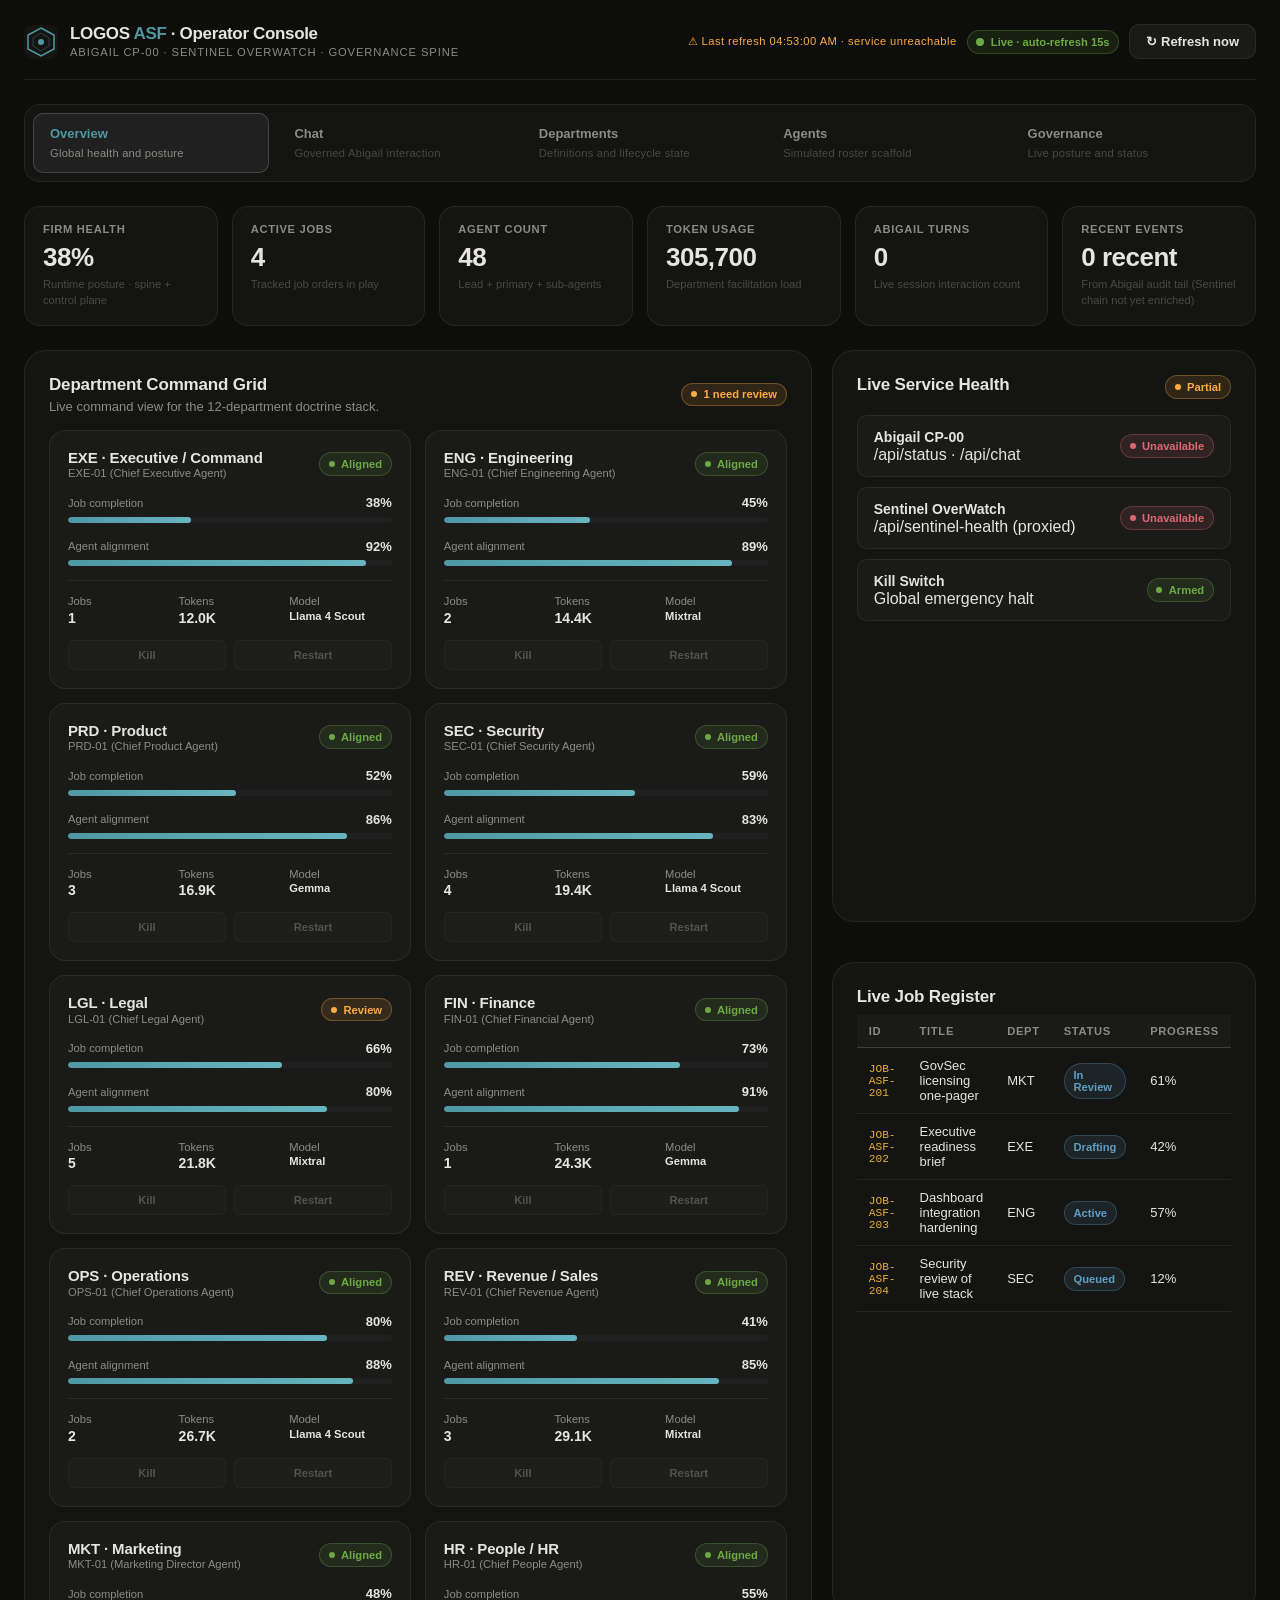
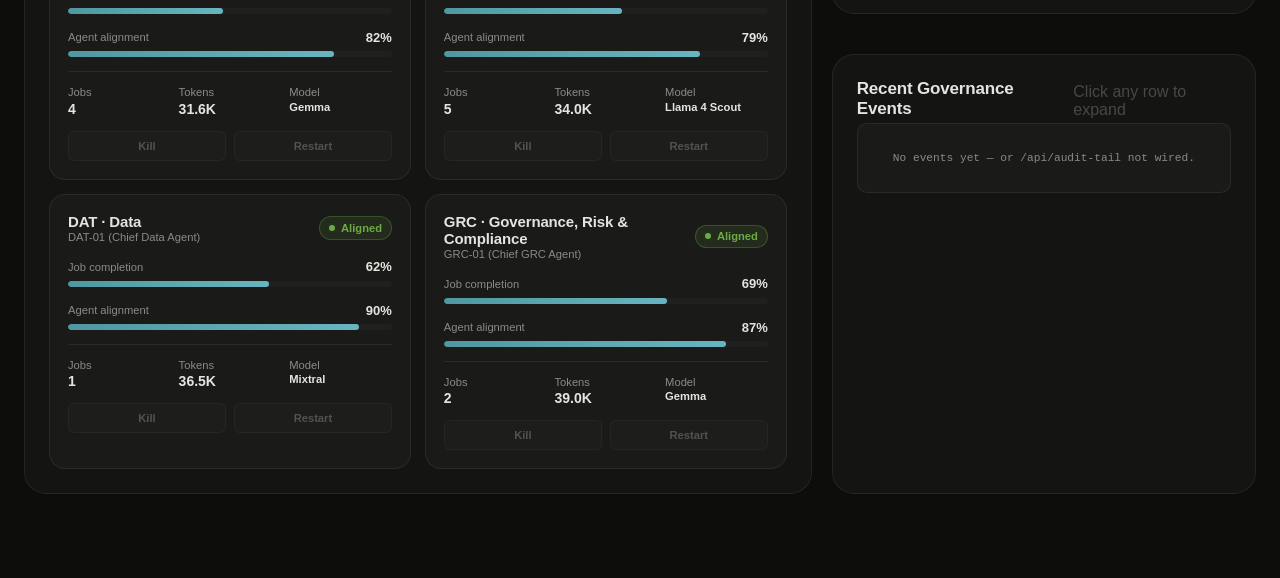
==== commit a4940177: "feat(govmem-gate0): client emits X-Session-ID for session boundary isolation Backend session resolut" ====
--- a/static/dashboard.html
+++ b/static/dashboard.html
@@ -307,6 +307,18 @@
   return `${abigailApiBase()}${path}`;
 }
 
+// Per-conversation session id (Gate 0, GovMem convergence). Backend keys
+// governance accumulation off X-Session-ID, falling back to remote_addr
+// when absent — without this header, multiple dashboard users behind one
+// NAT would share Sentinel/GovMem session state. In-memory only.
+const CHAT_SESSION_ID = (function () {
+  try {
+    return crypto.randomUUID();
+  } catch (e) {
+    return "sess-" + Date.now().toString(36) + "-" + Math.random().toString(36).slice(2);
+  }
+})();
+
 
 function resolveApiUrl(url) {
   if (typeof url !== "string") return url;
@@ -893,7 +905,8 @@
   renderChat();
 
   try {
-    const result = await postJSON(abigailApiUrl("/api/chat"), { message: text });
+    const result = await postJSON(abigailApiUrl("/api/chat"), { message: text },
+      { "X-Session-ID": CHAT_SESSION_ID });
     state.chatBusy = false;
     if (result.ok) {
       pushChat("agent", result.text,
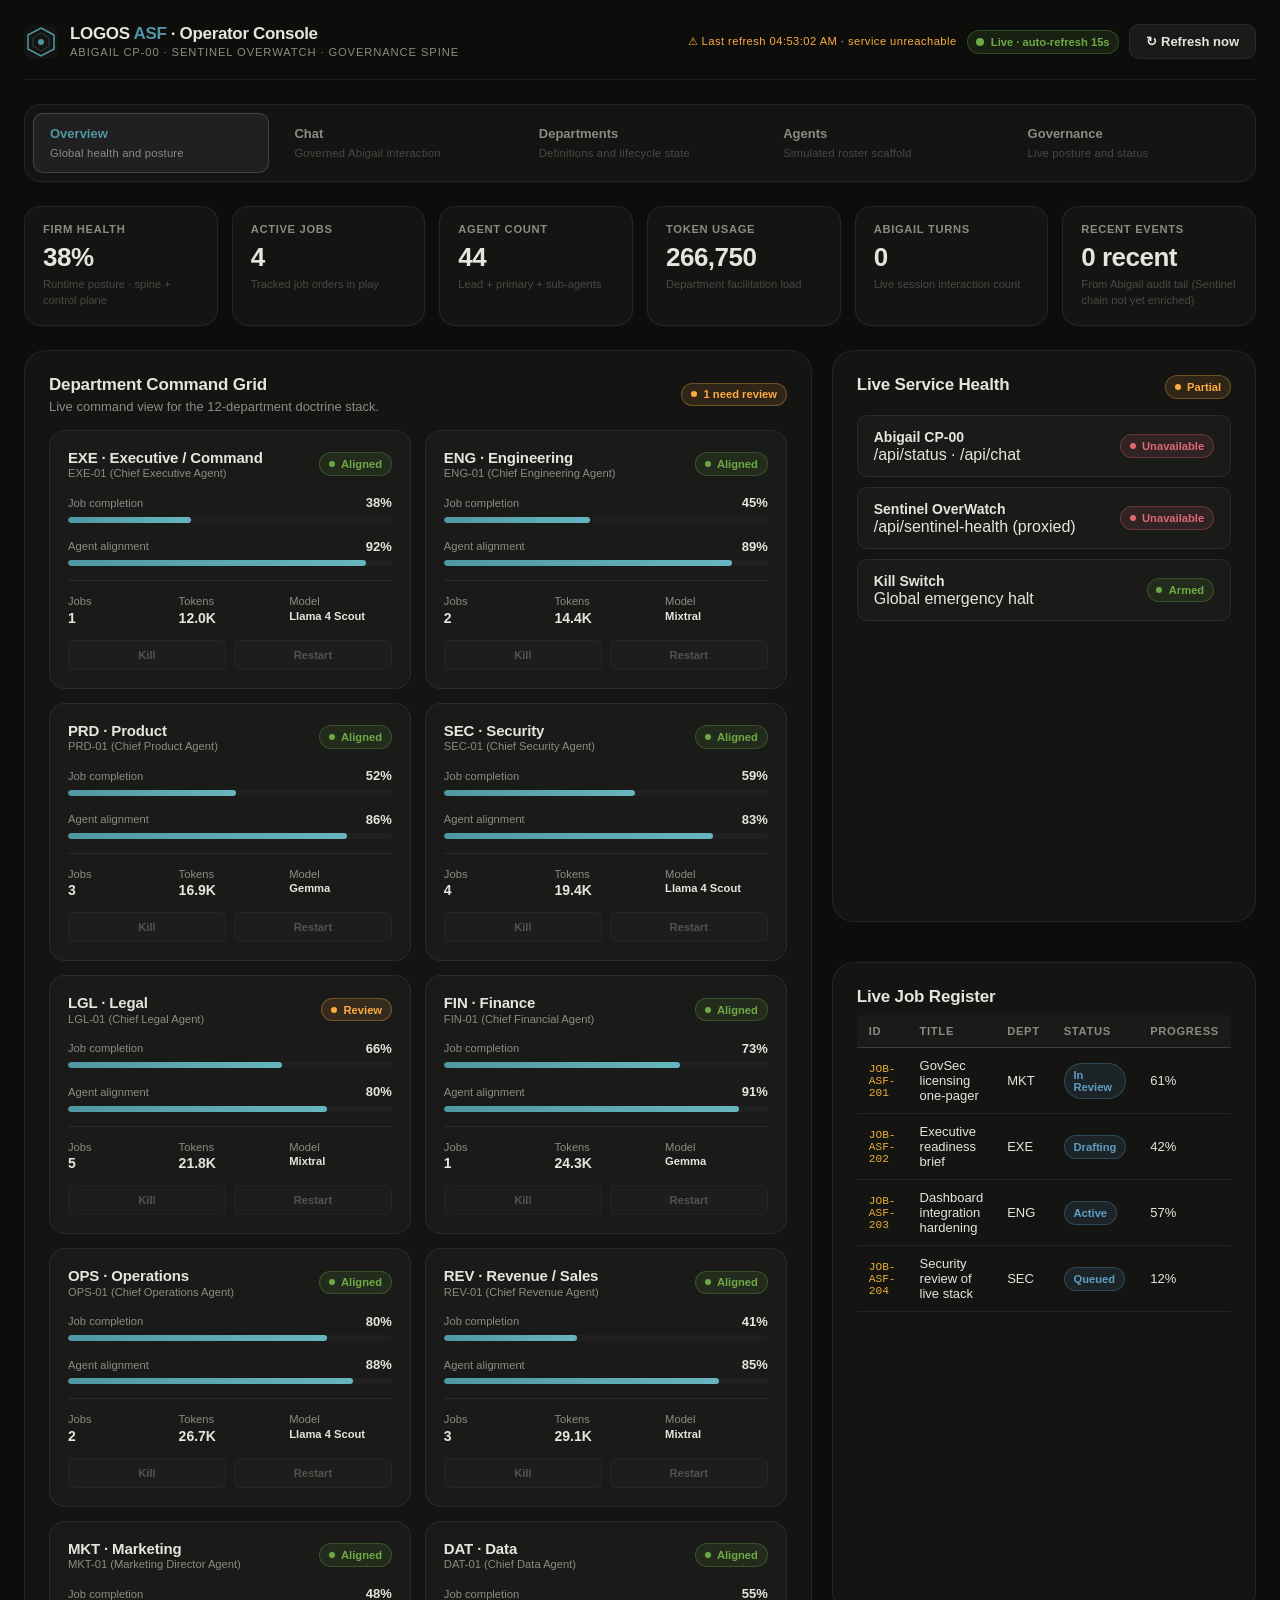
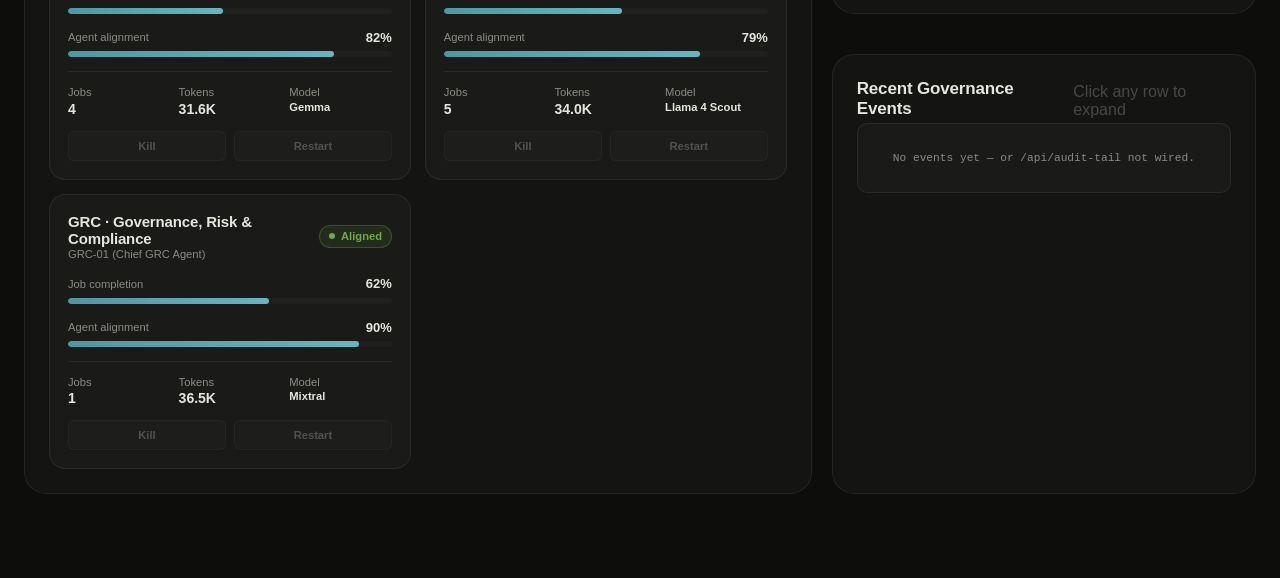
==== commit 1ce75e43: "feat(govmem-gate1): canonical department registry (14 active, HR removed, TKR stub) Single source of" ====
--- a/static/dashboard.html
+++ b/static/dashboard.html
@@ -360,7 +360,6 @@
   { code:"OPS", name:"Operations", lead:"OPS-01 (Chief Operations Agent)", sensitivity:"High", role:"Runtime Reliability", status:"green" },
   { code:"REV", name:"Revenue / Sales", lead:"REV-01 (Chief Revenue Agent)", sensitivity:"High", role:"Pilot-to-License", status:"green" },
   { code:"MKT", name:"Marketing", lead:"MKT-01 (Marketing Director Agent)", sensitivity:"High", role:"External Narrative", status:"green" },
-  { code:"HR",  name:"People / HR", lead:"HR-01 (Chief People Agent)", sensitivity:"High", role:"People + Agent Workforce", status:"green" },
   { code:"DAT", name:"Data", lead:"DAT-01 (Chief Data Agent)", sensitivity:"High", role:"Analytics + Pipelines", status:"green" },
   { code:"GRC", name:"Governance, Risk & Compliance", lead:"GRC-01 (Chief GRC Agent)", sensitivity:"Critical", role:"Policy + Risk", status:"green" }
 ];
